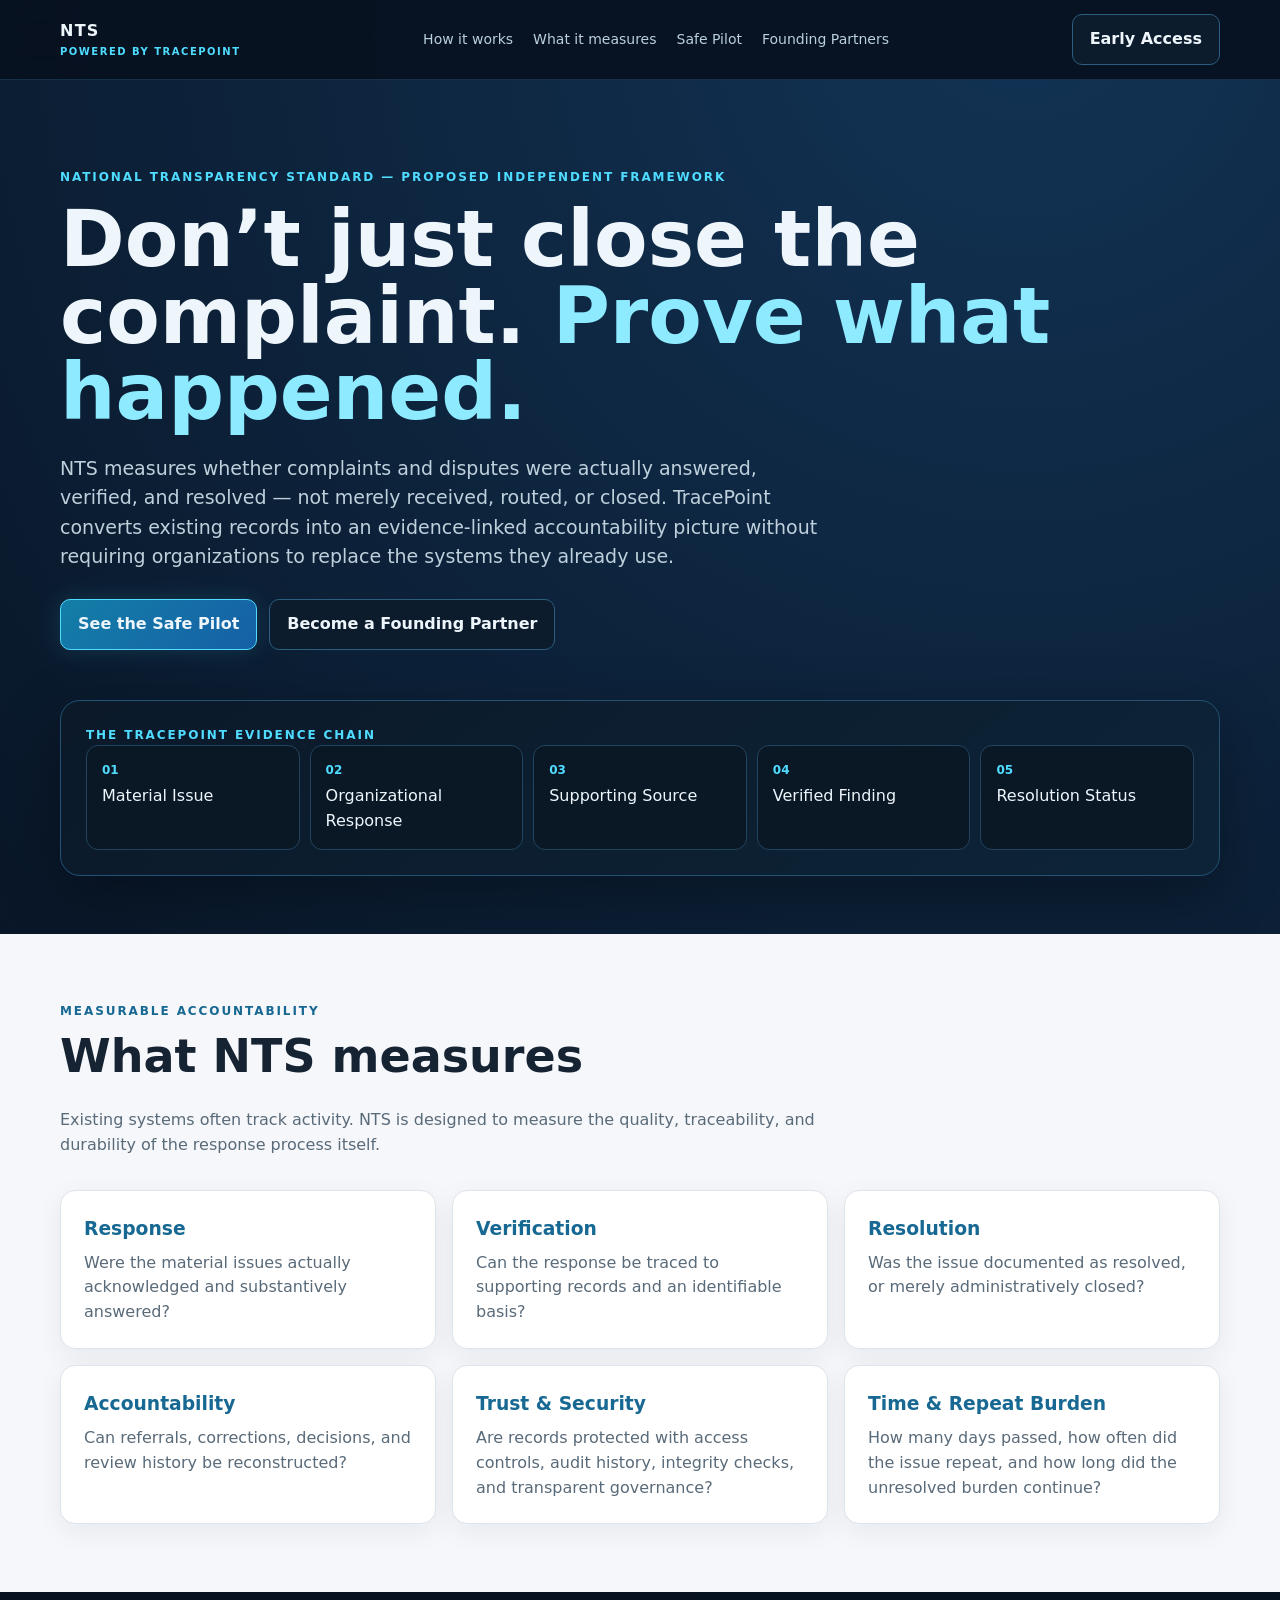
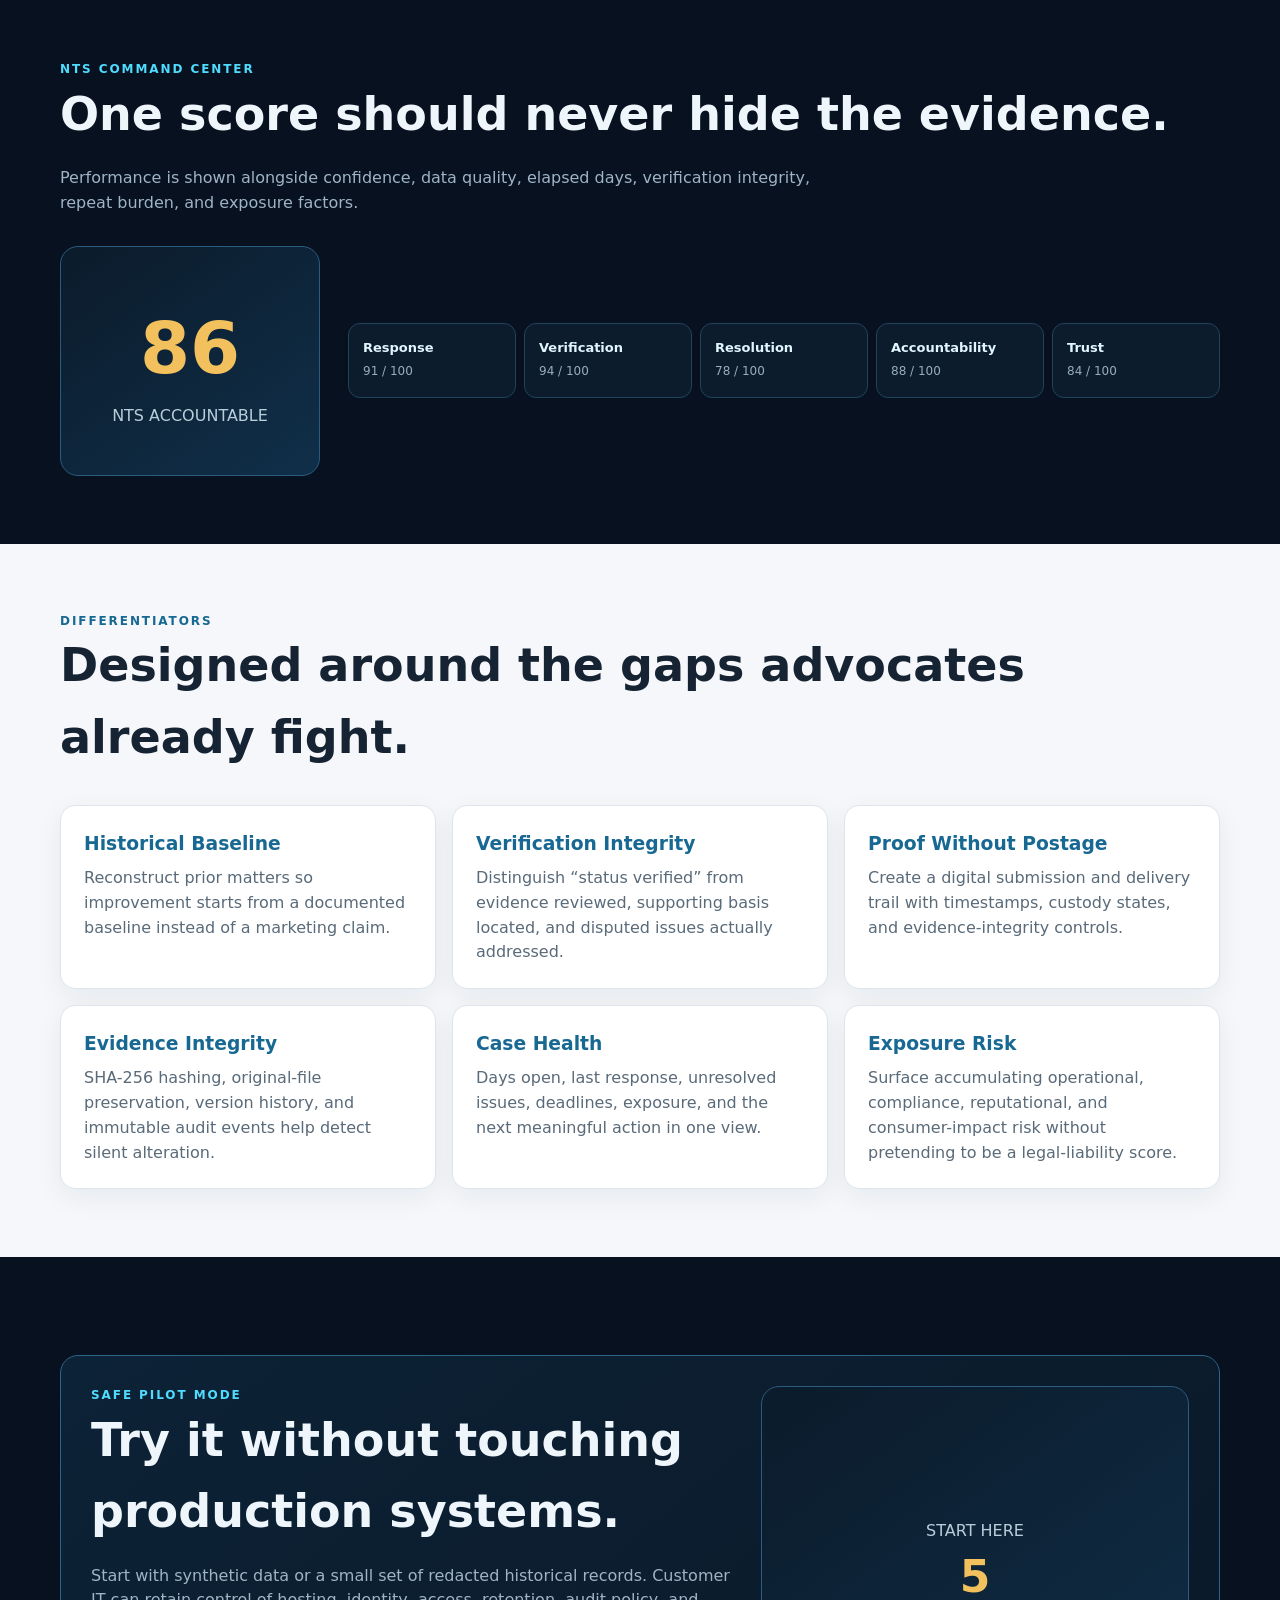
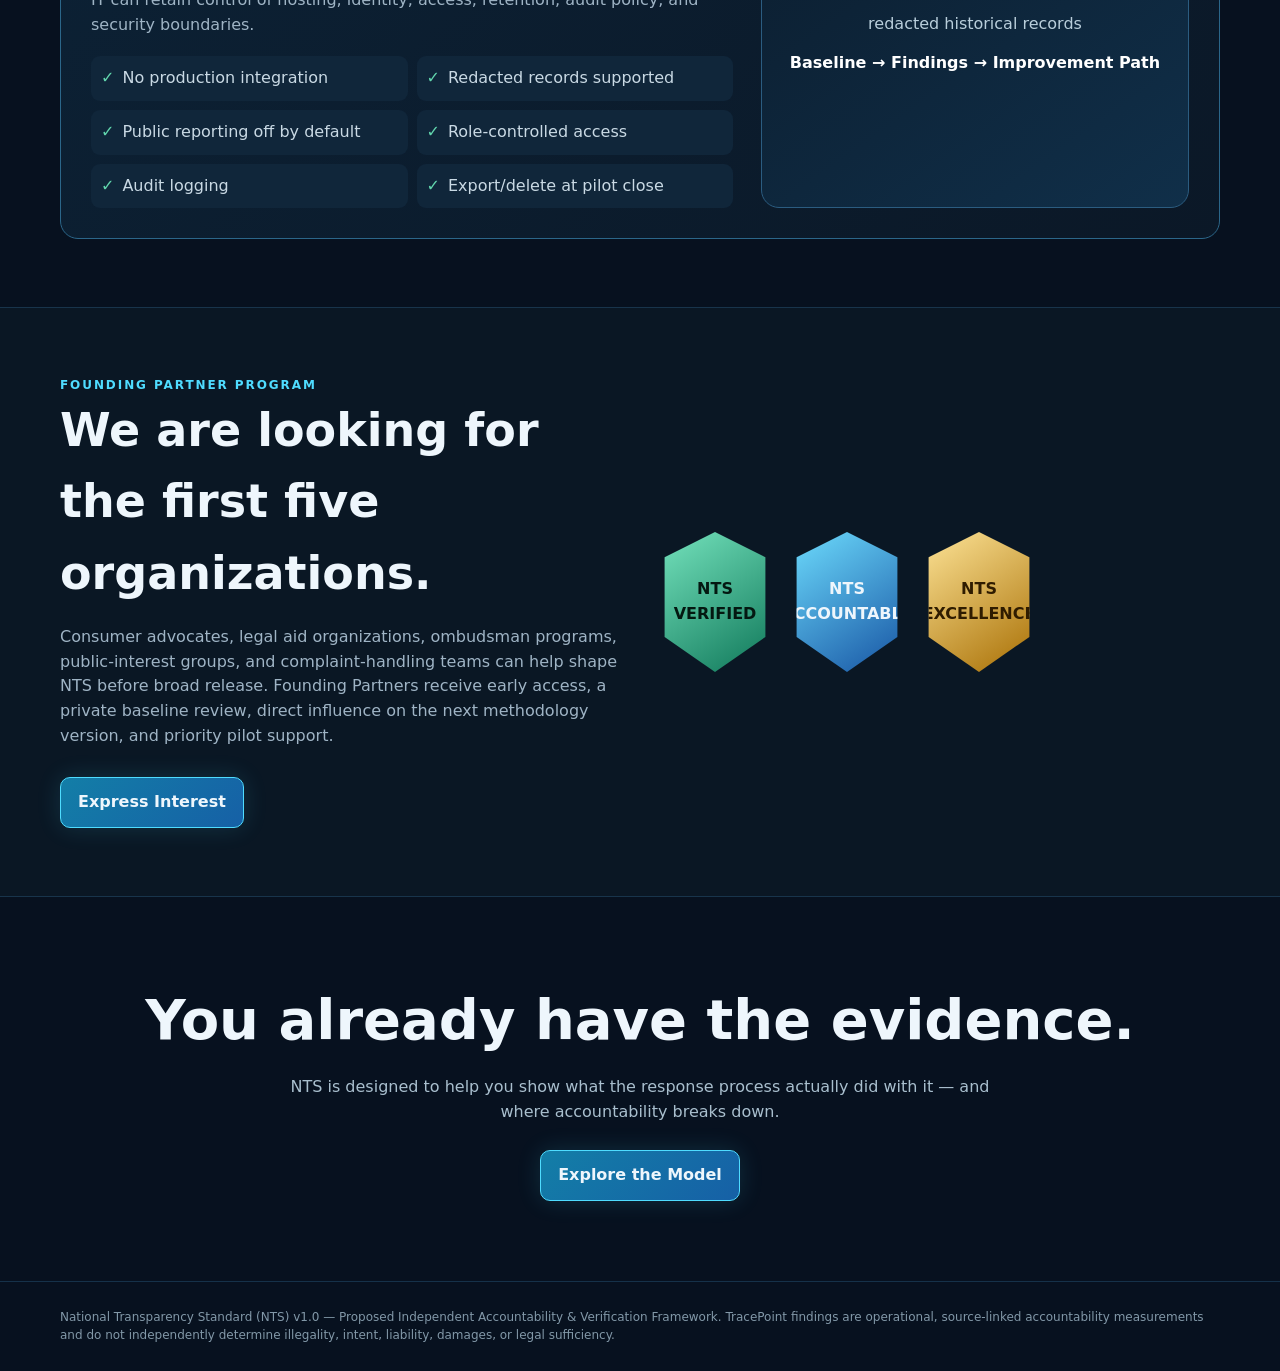
==== index.html @ 569e45c6 "Launch public NTS founding partner site" ====
<!doctype html>
<html lang="en">
<head>
<meta charset="utf-8">
<meta name="viewport" content="width=device-width,initial-scale=1">
<title>National Transparency Standard | Powered by TracePoint</title>
<meta name="description" content="NTS measures whether complaints and disputes were actually answered, verified, and resolved — not merely received, routed, or closed.">
<style>
:root{--bg:#07111f;--panel:#0d1c2d;--line:#1f3c56;--text:#eef6fc;--muted:#9fb4c5;--cyan:#4fdcff;--blue:#448cff;--gold:#f2c15d;--green:#62d7ae;--danger:#ff8a78;--cream:#f5f7fa;--ink:#162333}*{box-sizing:border-box}html{scroll-behavior:smooth}body{margin:0;font-family:Inter,ui-sans-serif,system-ui,-apple-system,Segoe UI,Roboto,Arial;background:radial-gradient(circle at 80% 0,#123355 0,transparent 35%),var(--bg);color:var(--text);line-height:1.55}a{color:inherit;text-decoration:none}.wrap{width:min(1160px,92%);margin:auto}nav{position:sticky;top:0;z-index:20;backdrop-filter:blur(15px);background:#07111fe8;border-bottom:1px solid #153149}nav .wrap{display:flex;align-items:center;justify-content:space-between;padding:14px 0}.brand{font-weight:800;letter-spacing:.08em}.brand small{display:block;color:var(--cyan);font-size:10px;letter-spacing:.15em}.navlinks{display:flex;gap:20px;color:#bad0df;font-size:14px}.btn{display:inline-block;border-radius:10px;padding:12px 17px;font-weight:750;border:1px solid #2c5e80}.btn.primary{background:linear-gradient(135deg,#137ea7,#1660a6);border-color:#4fdcff;box-shadow:0 0 25px #4fdcff24}.btn.ghost{background:#0c1c2d}.hero{padding:88px 0 58px}.eyebrow{color:var(--cyan);font-weight:800;letter-spacing:.16em;font-size:12px}.hero h1{font-size:clamp(42px,7vw,78px);line-height:.98;margin:15px 0 23px;max-width:1000px}.hero h1 span{color:#8eeaff}.hero p{max-width:760px;color:#bed0dc;font-size:19px}.actions{display:flex;gap:12px;flex-wrap:wrap;margin-top:28px}.proof{margin-top:50px;border:1px solid #245174;background:linear-gradient(145deg,#0b1929,#0d2438);border-radius:20px;padding:25px;box-shadow:0 18px 60px #0005}.proofgrid{display:grid;grid-template-columns:repeat(5,1fr);gap:10px}.step{border:1px solid #21445f;border-radius:12px;padding:15px;background:#0a1725}.step b{display:block;color:var(--cyan);font-size:12px;margin-bottom:5px}.section{padding:68px 0}.section.light{background:var(--cream);color:var(--ink)}.section h2{font-size:clamp(30px,4vw,46px);margin:0 0 10px}.lead{color:#9fb4c5;max-width:760px}.light .lead{color:#596a79}.cards{display:grid;grid-template-columns:repeat(3,1fr);gap:16px;margin-top:32px}.card{padding:23px;border-radius:15px;background:#0c1b2c;border:1px solid #1d3c55}.light .card{background:white;border-color:#dce5eb;box-shadow:0 8px 28px #14263810}.card h3{margin:0 0 8px;color:#87e6ff}.light .card h3{color:#176892}.card p{color:#aebfca;margin:0}.light .card p{color:#596a79}.scorebox{display:grid;grid-template-columns:260px 1fr;gap:28px;align-items:center;margin-top:30px}.score{height:230px;border-radius:18px;border:1px solid #2b5c80;background:linear-gradient(145deg,#0b1b2b,#102f49);display:flex;flex-direction:column;justify-content:center;align-items:center}.score strong{font-size:72px;color:var(--gold)}.score span{color:#b9cedb}.pillars{display:grid;grid-template-columns:repeat(5,1fr);gap:8px}.pillar{background:#0c1c2c;border:1px solid #21445d;border-radius:12px;padding:14px}.pillar b{display:block;color:#dff6ff;font-size:13px}.pillar span{font-size:12px;color:#97adbd}.pilot{border:1px solid #2b6689;background:linear-gradient(140deg,#0c2236,#0b1827);padding:30px;border-radius:18px;margin-top:30px}.pilotgrid{display:grid;grid-template-columns:1.2fr .8fr;gap:28px}.check{display:grid;grid-template-columns:repeat(2,1fr);gap:9px;margin-top:18px}.check div{background:#10263a;border-radius:9px;padding:10px;color:#c9d9e4}.check div:before{content:'✓';color:var(--green);font-weight:800;margin-right:8px}.founders{background:#0a1724;border-top:1px solid #18344b;border-bottom:1px solid #18344b}.founderbox{display:grid;grid-template-columns:1fr 1fr;gap:30px;align-items:center}.badgeRow{display:flex;gap:12px;flex-wrap:wrap}.badge{width:120px;height:140px;clip-path:polygon(50% 0,92% 18%,92% 75%,50% 100%,8% 75%,8% 18%);display:flex;align-items:center;justify-content:center;text-align:center;font-weight:900;padding:18px}.verified{background:linear-gradient(145deg,#77e5bf,#0d7557);color:#041811}.accountable{background:linear-gradient(145deg,#6fdfff,#1551a1)}.excellence{background:linear-gradient(145deg,#ffe69a,#a66c00);color:#2f1c00}.cta{padding:80px 0;text-align:center}.cta h2{font-size:clamp(34px,5vw,56px);margin:0 0 12px}.cta p{color:#a9bfce;max-width:730px;margin:0 auto 25px}footer{border-top:1px solid #153149;padding:26px 0;color:#8298a8;font-size:12px}@media(max-width:850px){.cards{grid-template-columns:1fr}.proofgrid{grid-template-columns:1fr 1fr}.scorebox,.pilotgrid,.founderbox{grid-template-columns:1fr}.pillars{grid-template-columns:1fr 1fr}.navlinks{display:none}}@media(max-width:520px){.proofgrid,.pillars,.check{grid-template-columns:1fr}.hero{padding-top:58px}}
</style>
</head>
<body>
<nav><div class="wrap"><div class="brand">NTS <small>POWERED BY TRACEPOINT</small></div><div class="navlinks"><a href="#how">How it works</a><a href="#measure">What it measures</a><a href="#pilot">Safe Pilot</a><a href="#partners">Founding Partners</a></div><a class="btn ghost" href="#partners">Early Access</a></div></nav>
<header class="hero"><div class="wrap"><div class="eyebrow">NATIONAL TRANSPARENCY STANDARD — PROPOSED INDEPENDENT FRAMEWORK</div><h1>Don’t just close the complaint. <span>Prove what happened.</span></h1><p>NTS measures whether complaints and disputes were actually answered, verified, and resolved — not merely received, routed, or closed. TracePoint converts existing records into an evidence-linked accountability picture without requiring organizations to replace the systems they already use.</p><div class="actions"><a class="btn primary" href="#pilot">See the Safe Pilot</a><a class="btn ghost" href="#partners">Become a Founding Partner</a></div><div class="proof" id="how"><div class="eyebrow">THE TRACEPOINT EVIDENCE CHAIN</div><div class="proofgrid"><div class="step"><b>01</b>Material Issue</div><div class="step"><b>02</b>Organizational Response</div><div class="step"><b>03</b>Supporting Source</div><div class="step"><b>04</b>Verified Finding</div><div class="step"><b>05</b>Resolution Status</div></div></div></div></header>
<section class="section light" id="measure"><div class="wrap"><div class="eyebrow" style="color:#176892">MEASURABLE ACCOUNTABILITY</div><h2>What NTS measures</h2><p class="lead">Existing systems often track activity. NTS is designed to measure the quality, traceability, and durability of the response process itself.</p><div class="cards"><div class="card"><h3>Response</h3><p>Were the material issues actually acknowledged and substantively answered?</p></div><div class="card"><h3>Verification</h3><p>Can the response be traced to supporting records and an identifiable basis?</p></div><div class="card"><h3>Resolution</h3><p>Was the issue documented as resolved, or merely administratively closed?</p></div><div class="card"><h3>Accountability</h3><p>Can referrals, corrections, decisions, and review history be reconstructed?</p></div><div class="card"><h3>Trust & Security</h3><p>Are records protected with access controls, audit history, integrity checks, and transparent governance?</p></div><div class="card"><h3>Time & Repeat Burden</h3><p>How many days passed, how often did the issue repeat, and how long did the unresolved burden continue?</p></div></div></div></section>
<section class="section"><div class="wrap"><div class="eyebrow">NTS COMMAND CENTER</div><h2>One score should never hide the evidence.</h2><p class="lead">Performance is shown alongside confidence, data quality, elapsed days, verification integrity, repeat burden, and exposure factors.</p><div class="scorebox"><div class="score"><strong>86</strong><span>NTS ACCOUNTABLE</span></div><div class="pillars"><div class="pillar"><b>Response</b><span>91 / 100</span></div><div class="pillar"><b>Verification</b><span>94 / 100</span></div><div class="pillar"><b>Resolution</b><span>78 / 100</span></div><div class="pillar"><b>Accountability</b><span>88 / 100</span></div><div class="pillar"><b>Trust</b><span>84 / 100</span></div></div></div></div></section>
<section class="section light"><div class="wrap"><div class="eyebrow" style="color:#176892">DIFFERENTIATORS</div><h2>Designed around the gaps advocates already fight.</h2><div class="cards"><div class="card"><h3>Historical Baseline</h3><p>Reconstruct prior matters so improvement starts from a documented baseline instead of a marketing claim.</p></div><div class="card"><h3>Verification Integrity</h3><p>Distinguish “status verified” from evidence reviewed, supporting basis located, and disputed issues actually addressed.</p></div><div class="card"><h3>Proof Without Postage</h3><p>Create a digital submission and delivery trail with timestamps, custody states, and evidence-integrity controls.</p></div><div class="card"><h3>Evidence Integrity</h3><p>SHA-256 hashing, original-file preservation, version history, and immutable audit events help detect silent alteration.</p></div><div class="card"><h3>Case Health</h3><p>Days open, last response, unresolved issues, deadlines, exposure, and the next meaningful action in one view.</p></div><div class="card"><h3>Exposure Risk</h3><p>Surface accumulating operational, compliance, reputational, and consumer-impact risk without pretending to be a legal-liability score.</p></div></div></div></section>
<section class="section" id="pilot"><div class="wrap"><div class="pilot"><div class="pilotgrid"><div><div class="eyebrow">SAFE PILOT MODE</div><h2>Try it without touching production systems.</h2><p class="lead">Start with synthetic data or a small set of redacted historical records. Customer IT can retain control of hosting, identity, access, retention, audit policy, and security boundaries.</p><div class="check"><div>No production integration</div><div>Redacted records supported</div><div>Public reporting off by default</div><div>Role-controlled access</div><div>Audit logging</div><div>Export/delete at pilot close</div></div></div><div class="score" style="height:auto;min-height:230px"><span>START HERE</span><strong style="font-size:44px">5</strong><span>redacted historical records</span><div style="height:15px"></div><b style="color:#fff">Baseline → Findings → Improvement Path</b></div></div></div></div></section>
<section class="section founders" id="partners"><div class="wrap founderbox"><div><div class="eyebrow">FOUNDING PARTNER PROGRAM</div><h2>We are looking for the first five organizations.</h2><p class="lead">Consumer advocates, legal aid organizations, ombudsman programs, public-interest groups, and complaint-handling teams can help shape NTS before broad release. Founding Partners receive early access, a private baseline review, direct influence on the next methodology version, and priority pilot support.</p><div class="actions"><a class="btn primary" href="mailto:?subject=NTS%20Founding%20Partner%20Interest&body=I%20would%20like%20to%20learn%20more%20about%20the%20NTS%20Founding%20Partner%20Program.">Express Interest</a></div></div><div class="badgeRow"><div class="badge verified">NTS<br>VERIFIED</div><div class="badge accountable">NTS<br>ACCOUNTABLE</div><div class="badge excellence">NTS<br>EXCELLENCE</div></div></div></section>
<section class="cta"><div class="wrap"><h2>You already have the evidence.</h2><p>NTS is designed to help you show what the response process actually did with it — and where accountability breaks down.</p><a class="btn primary" href="#pilot">Explore the Model</a></div></section>
<footer><div class="wrap">National Transparency Standard (NTS) v1.0 — Proposed Independent Accountability & Verification Framework. TracePoint findings are operational, source-linked accountability measurements and do not independently determine illegality, intent, liability, damages, or legal sufficiency.</div></footer>
</body>
</html>
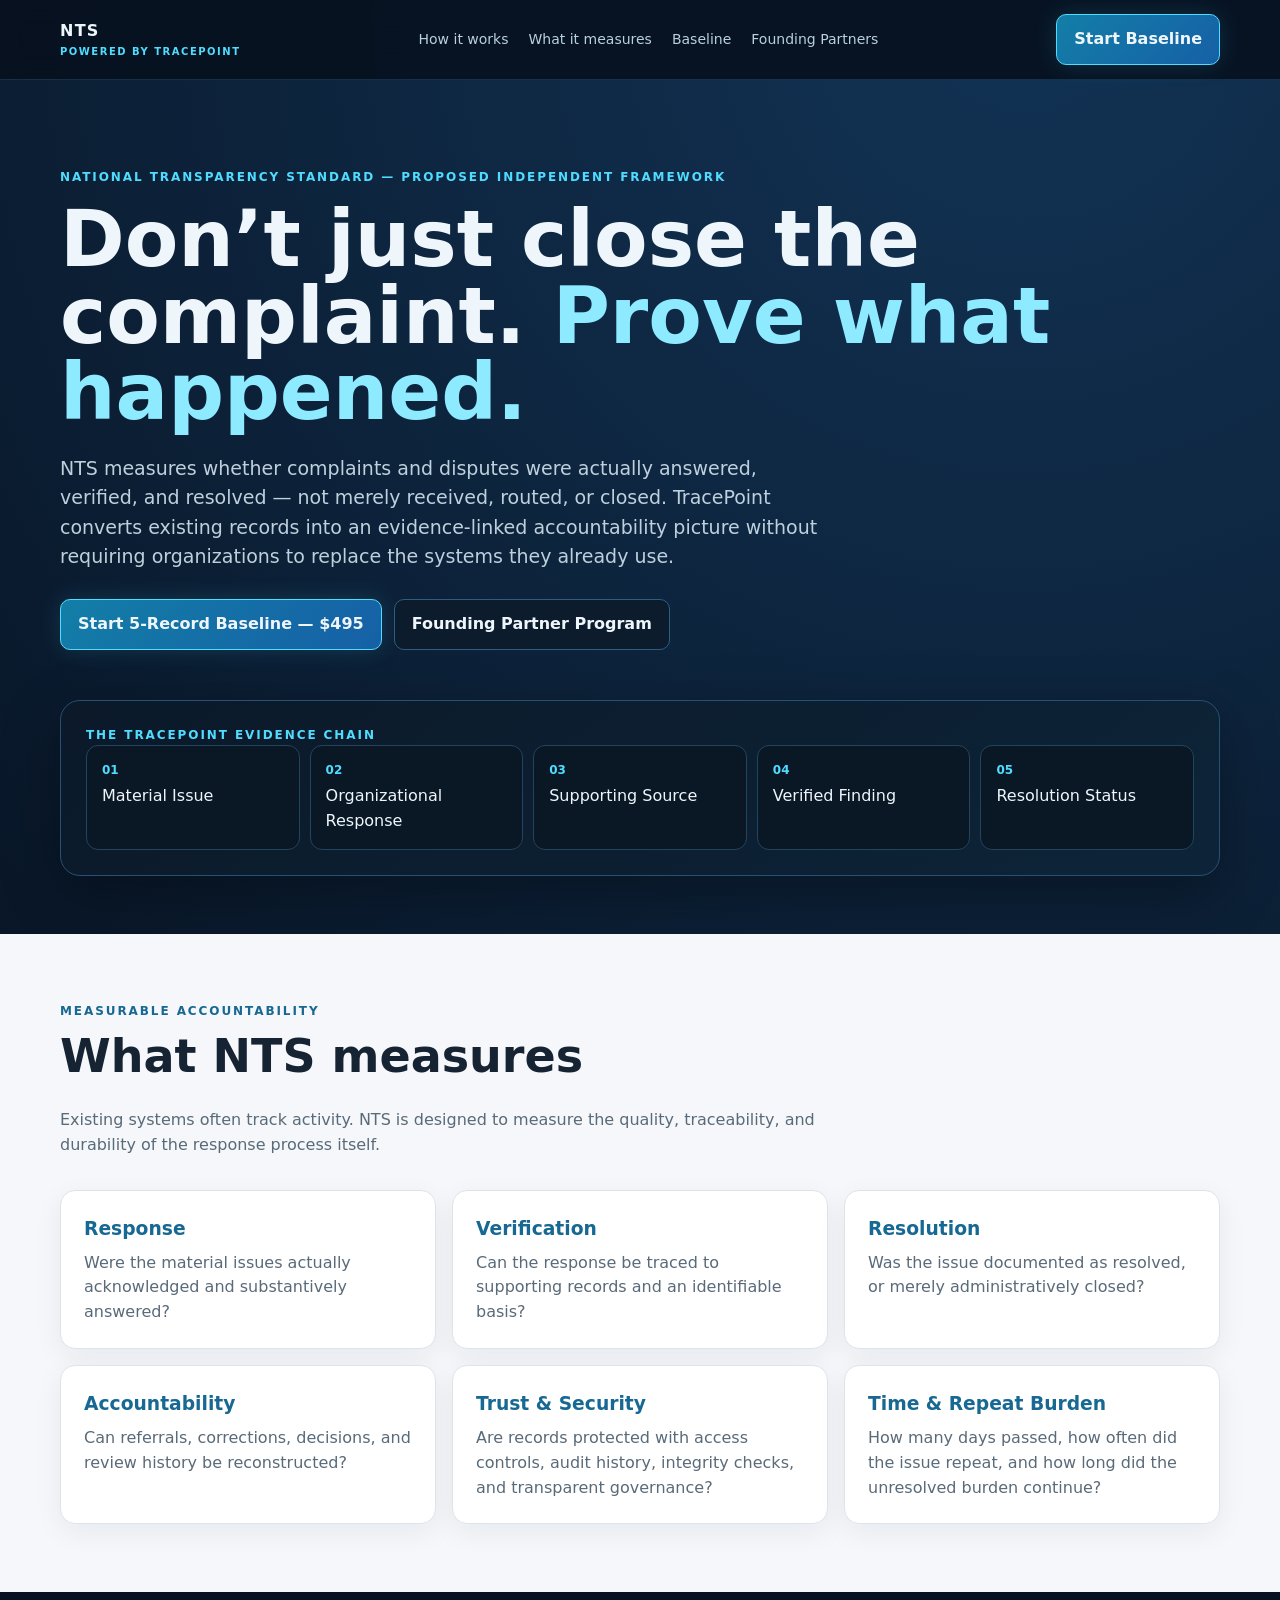
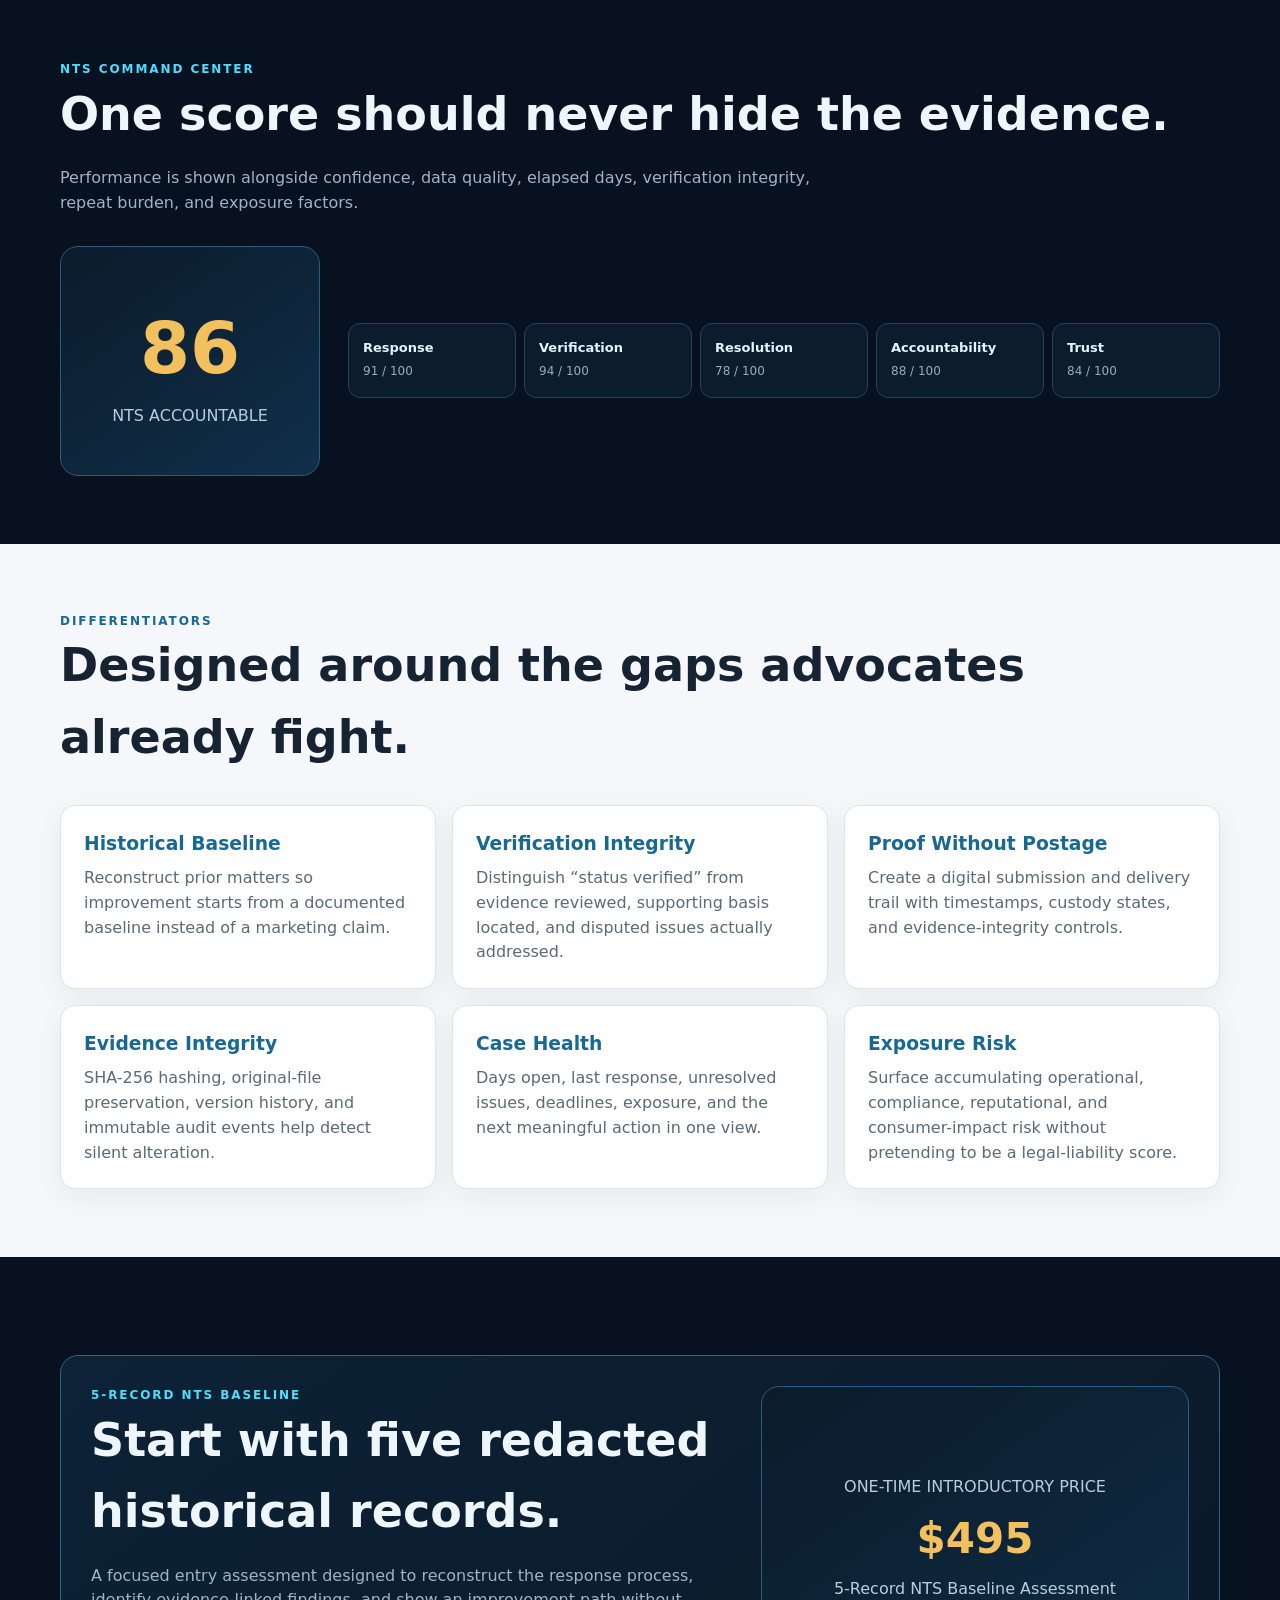
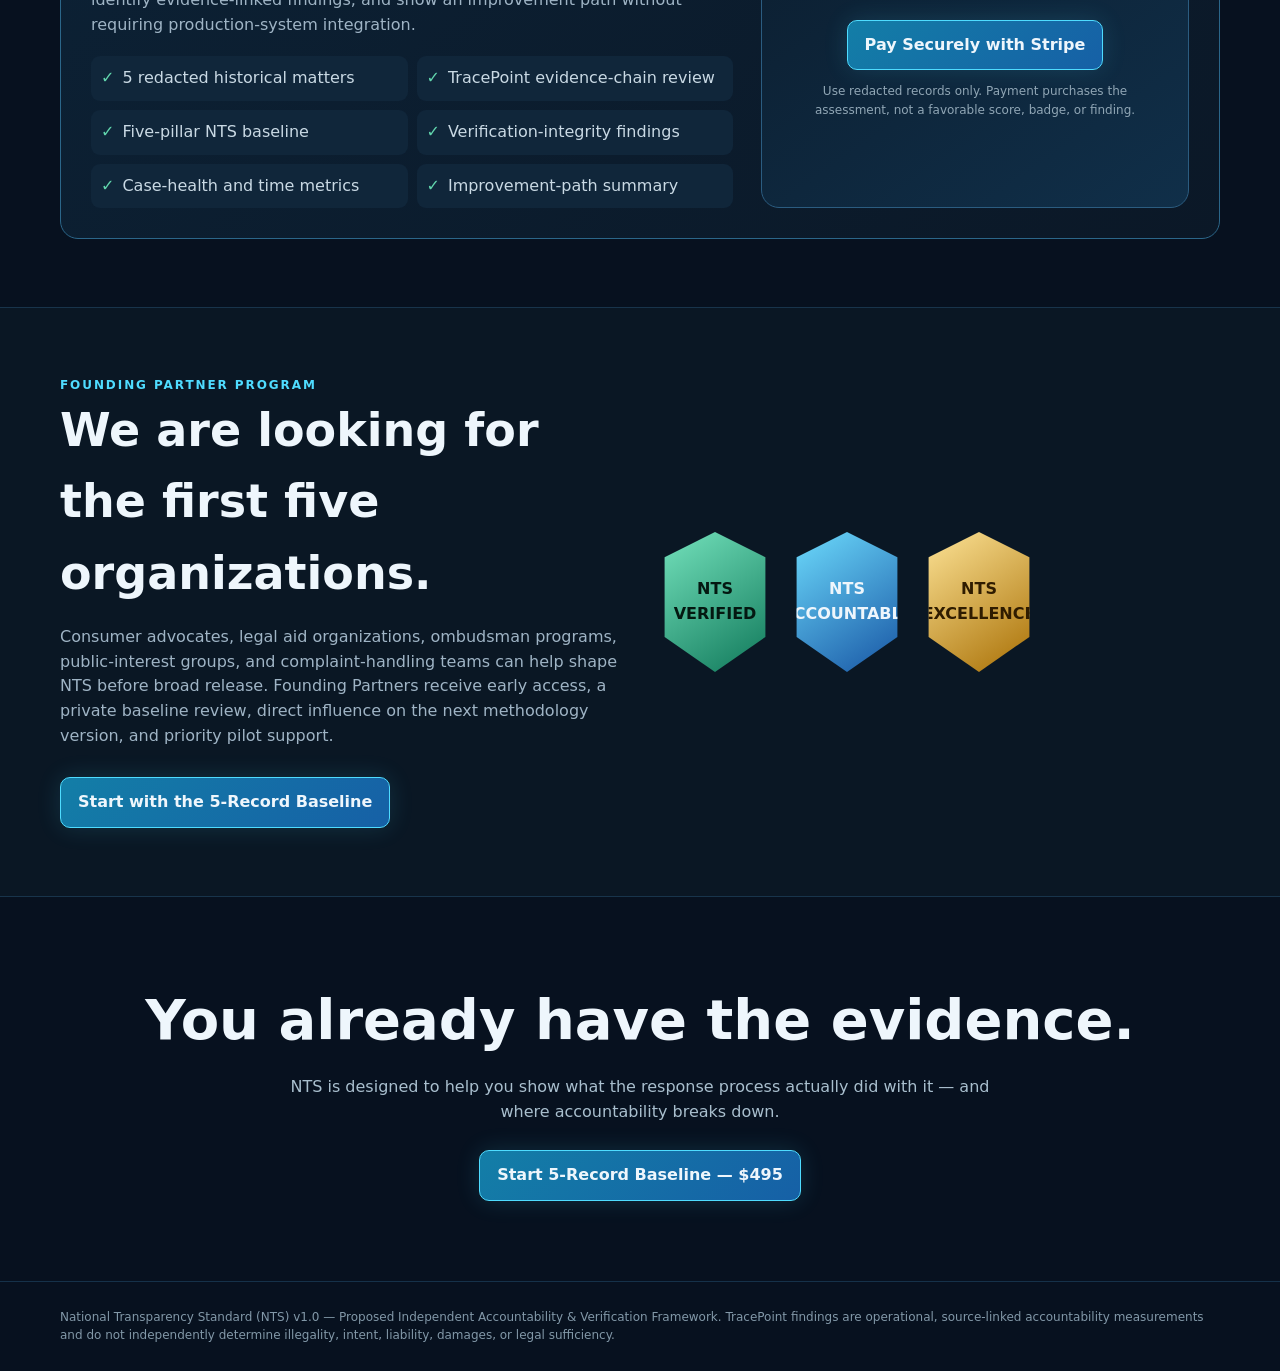
==== commit a90bd034: "Add Stripe checkout for 5-record NTS baseline" ====
--- a/index.html
+++ b/index.html
@@ -6,18 +6,18 @@
 <title>National Transparency Standard | Powered by TracePoint</title>
 <meta name="description" content="NTS measures whether complaints and disputes were actually answered, verified, and resolved — not merely received, routed, or closed.">
 <style>
-:root{--bg:#07111f;--panel:#0d1c2d;--line:#1f3c56;--text:#eef6fc;--muted:#9fb4c5;--cyan:#4fdcff;--blue:#448cff;--gold:#f2c15d;--green:#62d7ae;--danger:#ff8a78;--cream:#f5f7fa;--ink:#162333}*{box-sizing:border-box}html{scroll-behavior:smooth}body{margin:0;font-family:Inter,ui-sans-serif,system-ui,-apple-system,Segoe UI,Roboto,Arial;background:radial-gradient(circle at 80% 0,#123355 0,transparent 35%),var(--bg);color:var(--text);line-height:1.55}a{color:inherit;text-decoration:none}.wrap{width:min(1160px,92%);margin:auto}nav{position:sticky;top:0;z-index:20;backdrop-filter:blur(15px);background:#07111fe8;border-bottom:1px solid #153149}nav .wrap{display:flex;align-items:center;justify-content:space-between;padding:14px 0}.brand{font-weight:800;letter-spacing:.08em}.brand small{display:block;color:var(--cyan);font-size:10px;letter-spacing:.15em}.navlinks{display:flex;gap:20px;color:#bad0df;font-size:14px}.btn{display:inline-block;border-radius:10px;padding:12px 17px;font-weight:750;border:1px solid #2c5e80}.btn.primary{background:linear-gradient(135deg,#137ea7,#1660a6);border-color:#4fdcff;box-shadow:0 0 25px #4fdcff24}.btn.ghost{background:#0c1c2d}.hero{padding:88px 0 58px}.eyebrow{color:var(--cyan);font-weight:800;letter-spacing:.16em;font-size:12px}.hero h1{font-size:clamp(42px,7vw,78px);line-height:.98;margin:15px 0 23px;max-width:1000px}.hero h1 span{color:#8eeaff}.hero p{max-width:760px;color:#bed0dc;font-size:19px}.actions{display:flex;gap:12px;flex-wrap:wrap;margin-top:28px}.proof{margin-top:50px;border:1px solid #245174;background:linear-gradient(145deg,#0b1929,#0d2438);border-radius:20px;padding:25px;box-shadow:0 18px 60px #0005}.proofgrid{display:grid;grid-template-columns:repeat(5,1fr);gap:10px}.step{border:1px solid #21445f;border-radius:12px;padding:15px;background:#0a1725}.step b{display:block;color:var(--cyan);font-size:12px;margin-bottom:5px}.section{padding:68px 0}.section.light{background:var(--cream);color:var(--ink)}.section h2{font-size:clamp(30px,4vw,46px);margin:0 0 10px}.lead{color:#9fb4c5;max-width:760px}.light .lead{color:#596a79}.cards{display:grid;grid-template-columns:repeat(3,1fr);gap:16px;margin-top:32px}.card{padding:23px;border-radius:15px;background:#0c1b2c;border:1px solid #1d3c55}.light .card{background:white;border-color:#dce5eb;box-shadow:0 8px 28px #14263810}.card h3{margin:0 0 8px;color:#87e6ff}.light .card h3{color:#176892}.card p{color:#aebfca;margin:0}.light .card p{color:#596a79}.scorebox{display:grid;grid-template-columns:260px 1fr;gap:28px;align-items:center;margin-top:30px}.score{height:230px;border-radius:18px;border:1px solid #2b5c80;background:linear-gradient(145deg,#0b1b2b,#102f49);display:flex;flex-direction:column;justify-content:center;align-items:center}.score strong{font-size:72px;color:var(--gold)}.score span{color:#b9cedb}.pillars{display:grid;grid-template-columns:repeat(5,1fr);gap:8px}.pillar{background:#0c1c2c;border:1px solid #21445d;border-radius:12px;padding:14px}.pillar b{display:block;color:#dff6ff;font-size:13px}.pillar span{font-size:12px;color:#97adbd}.pilot{border:1px solid #2b6689;background:linear-gradient(140deg,#0c2236,#0b1827);padding:30px;border-radius:18px;margin-top:30px}.pilotgrid{display:grid;grid-template-columns:1.2fr .8fr;gap:28px}.check{display:grid;grid-template-columns:repeat(2,1fr);gap:9px;margin-top:18px}.check div{background:#10263a;border-radius:9px;padding:10px;color:#c9d9e4}.check div:before{content:'✓';color:var(--green);font-weight:800;margin-right:8px}.founders{background:#0a1724;border-top:1px solid #18344b;border-bottom:1px solid #18344b}.founderbox{display:grid;grid-template-columns:1fr 1fr;gap:30px;align-items:center}.badgeRow{display:flex;gap:12px;flex-wrap:wrap}.badge{width:120px;height:140px;clip-path:polygon(50% 0,92% 18%,92% 75%,50% 100%,8% 75%,8% 18%);display:flex;align-items:center;justify-content:center;text-align:center;font-weight:900;padding:18px}.verified{background:linear-gradient(145deg,#77e5bf,#0d7557);color:#041811}.accountable{background:linear-gradient(145deg,#6fdfff,#1551a1)}.excellence{background:linear-gradient(145deg,#ffe69a,#a66c00);color:#2f1c00}.cta{padding:80px 0;text-align:center}.cta h2{font-size:clamp(34px,5vw,56px);margin:0 0 12px}.cta p{color:#a9bfce;max-width:730px;margin:0 auto 25px}footer{border-top:1px solid #153149;padding:26px 0;color:#8298a8;font-size:12px}@media(max-width:850px){.cards{grid-template-columns:1fr}.proofgrid{grid-template-columns:1fr 1fr}.scorebox,.pilotgrid,.founderbox{grid-template-columns:1fr}.pillars{grid-template-columns:1fr 1fr}.navlinks{display:none}}@media(max-width:520px){.proofgrid,.pillars,.check{grid-template-columns:1fr}.hero{padding-top:58px}}
+:root{--bg:#07111f;--panel:#0d1c2d;--line:#1f3c56;--text:#eef6fc;--muted:#9fb4c5;--cyan:#4fdcff;--gold:#f2c15d;--green:#62d7ae;--cream:#f5f7fa;--ink:#162333}*{box-sizing:border-box}html{scroll-behavior:smooth}body{margin:0;font-family:Inter,ui-sans-serif,system-ui,-apple-system,Segoe UI,Roboto,Arial;background:radial-gradient(circle at 80% 0,#123355 0,transparent 35%),var(--bg);color:var(--text);line-height:1.55}a{color:inherit;text-decoration:none}.wrap{width:min(1160px,92%);margin:auto}nav{position:sticky;top:0;z-index:20;backdrop-filter:blur(15px);background:#07111fe8;border-bottom:1px solid #153149}nav .wrap{display:flex;align-items:center;justify-content:space-between;padding:14px 0}.brand{font-weight:800;letter-spacing:.08em}.brand small{display:block;color:var(--cyan);font-size:10px;letter-spacing:.15em}.navlinks{display:flex;gap:20px;color:#bad0df;font-size:14px}.btn{display:inline-block;border-radius:10px;padding:12px 17px;font-weight:750;border:1px solid #2c5e80}.btn.primary{background:linear-gradient(135deg,#137ea7,#1660a6);border-color:#4fdcff;box-shadow:0 0 25px #4fdcff24}.btn.ghost{background:#0c1c2d}.hero{padding:88px 0 58px}.eyebrow{color:var(--cyan);font-weight:800;letter-spacing:.16em;font-size:12px}.hero h1{font-size:clamp(42px,7vw,78px);line-height:.98;margin:15px 0 23px;max-width:1000px}.hero h1 span{color:#8eeaff}.hero p{max-width:760px;color:#bed0dc;font-size:19px}.actions{display:flex;gap:12px;flex-wrap:wrap;margin-top:28px}.proof{margin-top:50px;border:1px solid #245174;background:linear-gradient(145deg,#0b1929,#0d2438);border-radius:20px;padding:25px;box-shadow:0 18px 60px #0005}.proofgrid{display:grid;grid-template-columns:repeat(5,1fr);gap:10px}.step{border:1px solid #21445f;border-radius:12px;padding:15px;background:#0a1725}.step b{display:block;color:var(--cyan);font-size:12px;margin-bottom:5px}.section{padding:68px 0}.section.light{background:var(--cream);color:var(--ink)}.section h2{font-size:clamp(30px,4vw,46px);margin:0 0 10px}.lead{color:#9fb4c5;max-width:760px}.light .lead{color:#596a79}.cards{display:grid;grid-template-columns:repeat(3,1fr);gap:16px;margin-top:32px}.card{padding:23px;border-radius:15px;background:#0c1b2c;border:1px solid #1d3c55}.light .card{background:white;border-color:#dce5eb;box-shadow:0 8px 28px #14263810}.card h3{margin:0 0 8px;color:#87e6ff}.light .card h3{color:#176892}.card p{color:#aebfca;margin:0}.light .card p{color:#596a79}.scorebox{display:grid;grid-template-columns:260px 1fr;gap:28px;align-items:center;margin-top:30px}.score{min-height:230px;border-radius:18px;border:1px solid #2b5c80;background:linear-gradient(145deg,#0b1b2b,#102f49);display:flex;flex-direction:column;justify-content:center;align-items:center;padding:24px;text-align:center}.score strong{font-size:72px;color:var(--gold)}.score span{color:#b9cedb}.pillars{display:grid;grid-template-columns:repeat(5,1fr);gap:8px}.pillar{background:#0c1c2c;border:1px solid #21445d;border-radius:12px;padding:14px}.pillar b{display:block;color:#dff6ff;font-size:13px}.pillar span{font-size:12px;color:#97adbd}.pilot{border:1px solid #2b6689;background:linear-gradient(140deg,#0c2236,#0b1827);padding:30px;border-radius:18px;margin-top:30px}.pilotgrid{display:grid;grid-template-columns:1.2fr .8fr;gap:28px}.check{display:grid;grid-template-columns:repeat(2,1fr);gap:9px;margin-top:18px}.check div{background:#10263a;border-radius:9px;padding:10px;color:#c9d9e4}.check div:before{content:'✓';color:var(--green);font-weight:800;margin-right:8px}.price{font-size:42px;font-weight:900;color:var(--gold);margin:6px 0}.fine{font-size:12px;color:#90a6b5;margin-top:12px}.founders{background:#0a1724;border-top:1px solid #18344b;border-bottom:1px solid #18344b}.founderbox{display:grid;grid-template-columns:1fr 1fr;gap:30px;align-items:center}.badgeRow{display:flex;gap:12px;flex-wrap:wrap}.badge{width:120px;height:140px;clip-path:polygon(50% 0,92% 18%,92% 75%,50% 100%,8% 75%,8% 18%);display:flex;align-items:center;justify-content:center;text-align:center;font-weight:900;padding:18px}.verified{background:linear-gradient(145deg,#77e5bf,#0d7557);color:#041811}.accountable{background:linear-gradient(145deg,#6fdfff,#1551a1)}.excellence{background:linear-gradient(145deg,#ffe69a,#a66c00);color:#2f1c00}.cta{padding:80px 0;text-align:center}.cta h2{font-size:clamp(34px,5vw,56px);margin:0 0 12px}.cta p{color:#a9bfce;max-width:730px;margin:0 auto 25px}footer{border-top:1px solid #153149;padding:26px 0;color:#8298a8;font-size:12px}@media(max-width:850px){.cards{grid-template-columns:1fr}.proofgrid{grid-template-columns:1fr 1fr}.scorebox,.pilotgrid,.founderbox{grid-template-columns:1fr}.pillars{grid-template-columns:1fr 1fr}.navlinks{display:none}}@media(max-width:520px){.proofgrid,.pillars,.check{grid-template-columns:1fr}.hero{padding-top:58px}}
 </style>
 </head>
 <body>
-<nav><div class="wrap"><div class="brand">NTS <small>POWERED BY TRACEPOINT</small></div><div class="navlinks"><a href="#how">How it works</a><a href="#measure">What it measures</a><a href="#pilot">Safe Pilot</a><a href="#partners">Founding Partners</a></div><a class="btn ghost" href="#partners">Early Access</a></div></nav>
-<header class="hero"><div class="wrap"><div class="eyebrow">NATIONAL TRANSPARENCY STANDARD — PROPOSED INDEPENDENT FRAMEWORK</div><h1>Don’t just close the complaint. <span>Prove what happened.</span></h1><p>NTS measures whether complaints and disputes were actually answered, verified, and resolved — not merely received, routed, or closed. TracePoint converts existing records into an evidence-linked accountability picture without requiring organizations to replace the systems they already use.</p><div class="actions"><a class="btn primary" href="#pilot">See the Safe Pilot</a><a class="btn ghost" href="#partners">Become a Founding Partner</a></div><div class="proof" id="how"><div class="eyebrow">THE TRACEPOINT EVIDENCE CHAIN</div><div class="proofgrid"><div class="step"><b>01</b>Material Issue</div><div class="step"><b>02</b>Organizational Response</div><div class="step"><b>03</b>Supporting Source</div><div class="step"><b>04</b>Verified Finding</div><div class="step"><b>05</b>Resolution Status</div></div></div></div></header>
+<nav><div class="wrap"><div class="brand">NTS <small>POWERED BY TRACEPOINT</small></div><div class="navlinks"><a href="#how">How it works</a><a href="#measure">What it measures</a><a href="#pilot">Baseline</a><a href="#partners">Founding Partners</a></div><a class="btn primary" href="https://buy.stripe.com/5kQdR93NOeTkaM0gps9oc00" target="_blank" rel="noopener">Start Baseline</a></div></nav>
+<header class="hero"><div class="wrap"><div class="eyebrow">NATIONAL TRANSPARENCY STANDARD — PROPOSED INDEPENDENT FRAMEWORK</div><h1>Don’t just close the complaint. <span>Prove what happened.</span></h1><p>NTS measures whether complaints and disputes were actually answered, verified, and resolved — not merely received, routed, or closed. TracePoint converts existing records into an evidence-linked accountability picture without requiring organizations to replace the systems they already use.</p><div class="actions"><a class="btn primary" href="https://buy.stripe.com/5kQdR93NOeTkaM0gps9oc00" target="_blank" rel="noopener">Start 5-Record Baseline — $495</a><a class="btn ghost" href="#partners">Founding Partner Program</a></div><div class="proof" id="how"><div class="eyebrow">THE TRACEPOINT EVIDENCE CHAIN</div><div class="proofgrid"><div class="step"><b>01</b>Material Issue</div><div class="step"><b>02</b>Organizational Response</div><div class="step"><b>03</b>Supporting Source</div><div class="step"><b>04</b>Verified Finding</div><div class="step"><b>05</b>Resolution Status</div></div></div></div></header>
 <section class="section light" id="measure"><div class="wrap"><div class="eyebrow" style="color:#176892">MEASURABLE ACCOUNTABILITY</div><h2>What NTS measures</h2><p class="lead">Existing systems often track activity. NTS is designed to measure the quality, traceability, and durability of the response process itself.</p><div class="cards"><div class="card"><h3>Response</h3><p>Were the material issues actually acknowledged and substantively answered?</p></div><div class="card"><h3>Verification</h3><p>Can the response be traced to supporting records and an identifiable basis?</p></div><div class="card"><h3>Resolution</h3><p>Was the issue documented as resolved, or merely administratively closed?</p></div><div class="card"><h3>Accountability</h3><p>Can referrals, corrections, decisions, and review history be reconstructed?</p></div><div class="card"><h3>Trust & Security</h3><p>Are records protected with access controls, audit history, integrity checks, and transparent governance?</p></div><div class="card"><h3>Time & Repeat Burden</h3><p>How many days passed, how often did the issue repeat, and how long did the unresolved burden continue?</p></div></div></div></section>
 <section class="section"><div class="wrap"><div class="eyebrow">NTS COMMAND CENTER</div><h2>One score should never hide the evidence.</h2><p class="lead">Performance is shown alongside confidence, data quality, elapsed days, verification integrity, repeat burden, and exposure factors.</p><div class="scorebox"><div class="score"><strong>86</strong><span>NTS ACCOUNTABLE</span></div><div class="pillars"><div class="pillar"><b>Response</b><span>91 / 100</span></div><div class="pillar"><b>Verification</b><span>94 / 100</span></div><div class="pillar"><b>Resolution</b><span>78 / 100</span></div><div class="pillar"><b>Accountability</b><span>88 / 100</span></div><div class="pillar"><b>Trust</b><span>84 / 100</span></div></div></div></div></section>
 <section class="section light"><div class="wrap"><div class="eyebrow" style="color:#176892">DIFFERENTIATORS</div><h2>Designed around the gaps advocates already fight.</h2><div class="cards"><div class="card"><h3>Historical Baseline</h3><p>Reconstruct prior matters so improvement starts from a documented baseline instead of a marketing claim.</p></div><div class="card"><h3>Verification Integrity</h3><p>Distinguish “status verified” from evidence reviewed, supporting basis located, and disputed issues actually addressed.</p></div><div class="card"><h3>Proof Without Postage</h3><p>Create a digital submission and delivery trail with timestamps, custody states, and evidence-integrity controls.</p></div><div class="card"><h3>Evidence Integrity</h3><p>SHA-256 hashing, original-file preservation, version history, and immutable audit events help detect silent alteration.</p></div><div class="card"><h3>Case Health</h3><p>Days open, last response, unresolved issues, deadlines, exposure, and the next meaningful action in one view.</p></div><div class="card"><h3>Exposure Risk</h3><p>Surface accumulating operational, compliance, reputational, and consumer-impact risk without pretending to be a legal-liability score.</p></div></div></div></section>
-<section class="section" id="pilot"><div class="wrap"><div class="pilot"><div class="pilotgrid"><div><div class="eyebrow">SAFE PILOT MODE</div><h2>Try it without touching production systems.</h2><p class="lead">Start with synthetic data or a small set of redacted historical records. Customer IT can retain control of hosting, identity, access, retention, audit policy, and security boundaries.</p><div class="check"><div>No production integration</div><div>Redacted records supported</div><div>Public reporting off by default</div><div>Role-controlled access</div><div>Audit logging</div><div>Export/delete at pilot close</div></div></div><div class="score" style="height:auto;min-height:230px"><span>START HERE</span><strong style="font-size:44px">5</strong><span>redacted historical records</span><div style="height:15px"></div><b style="color:#fff">Baseline → Findings → Improvement Path</b></div></div></div></div></section>
-<section class="section founders" id="partners"><div class="wrap founderbox"><div><div class="eyebrow">FOUNDING PARTNER PROGRAM</div><h2>We are looking for the first five organizations.</h2><p class="lead">Consumer advocates, legal aid organizations, ombudsman programs, public-interest groups, and complaint-handling teams can help shape NTS before broad release. Founding Partners receive early access, a private baseline review, direct influence on the next methodology version, and priority pilot support.</p><div class="actions"><a class="btn primary" href="mailto:?subject=NTS%20Founding%20Partner%20Interest&body=I%20would%20like%20to%20learn%20more%20about%20the%20NTS%20Founding%20Partner%20Program.">Express Interest</a></div></div><div class="badgeRow"><div class="badge verified">NTS<br>VERIFIED</div><div class="badge accountable">NTS<br>ACCOUNTABLE</div><div class="badge excellence">NTS<br>EXCELLENCE</div></div></div></section>
-<section class="cta"><div class="wrap"><h2>You already have the evidence.</h2><p>NTS is designed to help you show what the response process actually did with it — and where accountability breaks down.</p><a class="btn primary" href="#pilot">Explore the Model</a></div></section>
+<section class="section" id="pilot"><div class="wrap"><div class="pilot"><div class="pilotgrid"><div><div class="eyebrow">5-RECORD NTS BASELINE</div><h2>Start with five redacted historical records.</h2><p class="lead">A focused entry assessment designed to reconstruct the response process, identify evidence-linked findings, and show an improvement path without requiring production-system integration.</p><div class="check"><div>5 redacted historical matters</div><div>TracePoint evidence-chain review</div><div>Five-pillar NTS baseline</div><div>Verification-integrity findings</div><div>Case-health and time metrics</div><div>Improvement-path summary</div></div></div><div class="score"><span>ONE-TIME INTRODUCTORY PRICE</span><div class="price">$495</div><span>5-Record NTS Baseline Assessment</span><div style="height:18px"></div><a class="btn primary" href="https://buy.stripe.com/5kQdR93NOeTkaM0gps9oc00" target="_blank" rel="noopener">Pay Securely with Stripe</a><div class="fine">Use redacted records only. Payment purchases the assessment, not a favorable score, badge, or finding.</div></div></div></div></div></section>
+<section class="section founders" id="partners"><div class="wrap founderbox"><div><div class="eyebrow">FOUNDING PARTNER PROGRAM</div><h2>We are looking for the first five organizations.</h2><p class="lead">Consumer advocates, legal aid organizations, ombudsman programs, public-interest groups, and complaint-handling teams can help shape NTS before broad release. Founding Partners receive early access, a private baseline review, direct influence on the next methodology version, and priority pilot support.</p><div class="actions"><a class="btn primary" href="https://buy.stripe.com/5kQdR93NOeTkaM0gps9oc00" target="_blank" rel="noopener">Start with the 5-Record Baseline</a></div></div><div class="badgeRow"><div class="badge verified">NTS<br>VERIFIED</div><div class="badge accountable">NTS<br>ACCOUNTABLE</div><div class="badge excellence">NTS<br>EXCELLENCE</div></div></div></section>
+<section class="cta"><div class="wrap"><h2>You already have the evidence.</h2><p>NTS is designed to help you show what the response process actually did with it — and where accountability breaks down.</p><a class="btn primary" href="https://buy.stripe.com/5kQdR93NOeTkaM0gps9oc00" target="_blank" rel="noopener">Start 5-Record Baseline — $495</a></div></section>
 <footer><div class="wrap">National Transparency Standard (NTS) v1.0 — Proposed Independent Accountability & Verification Framework. TracePoint findings are operational, source-linked accountability measurements and do not independently determine illegality, intent, liability, damages, or legal sufficiency.</div></footer>
 </body>
 </html>
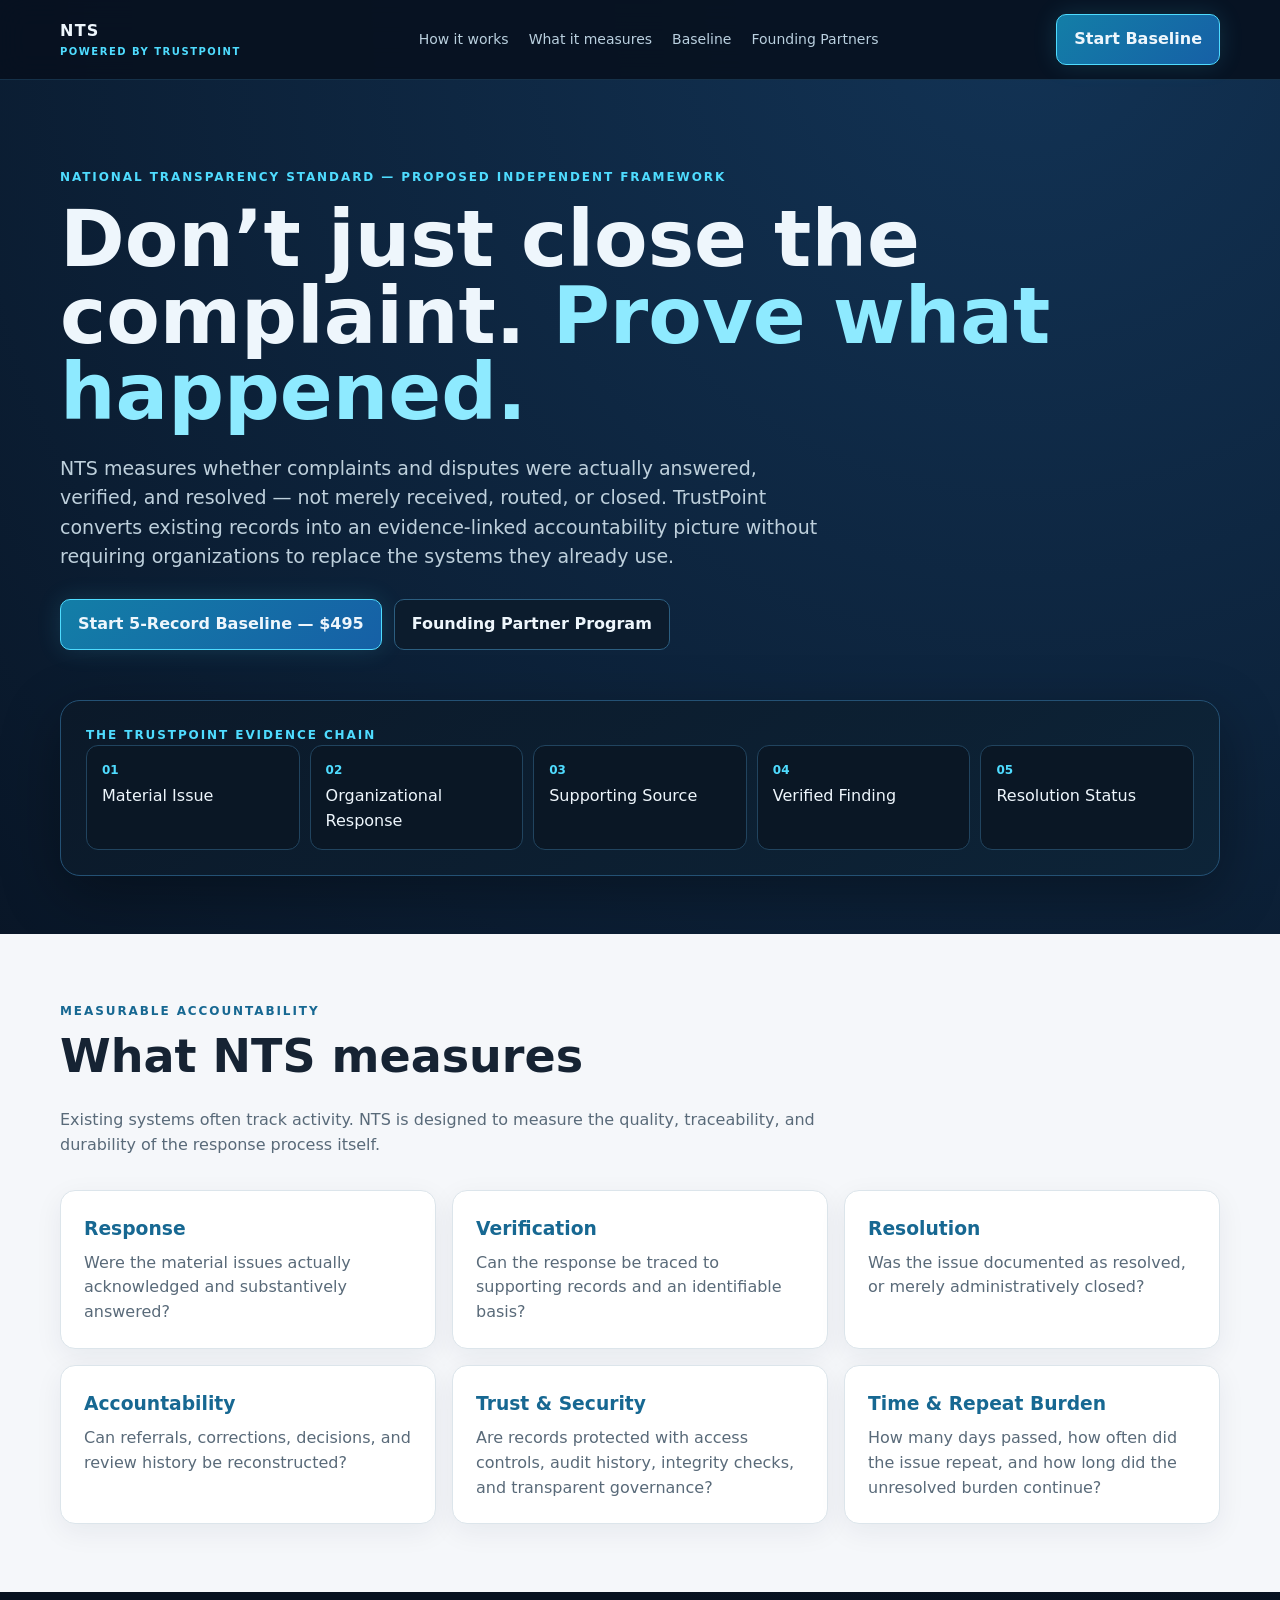
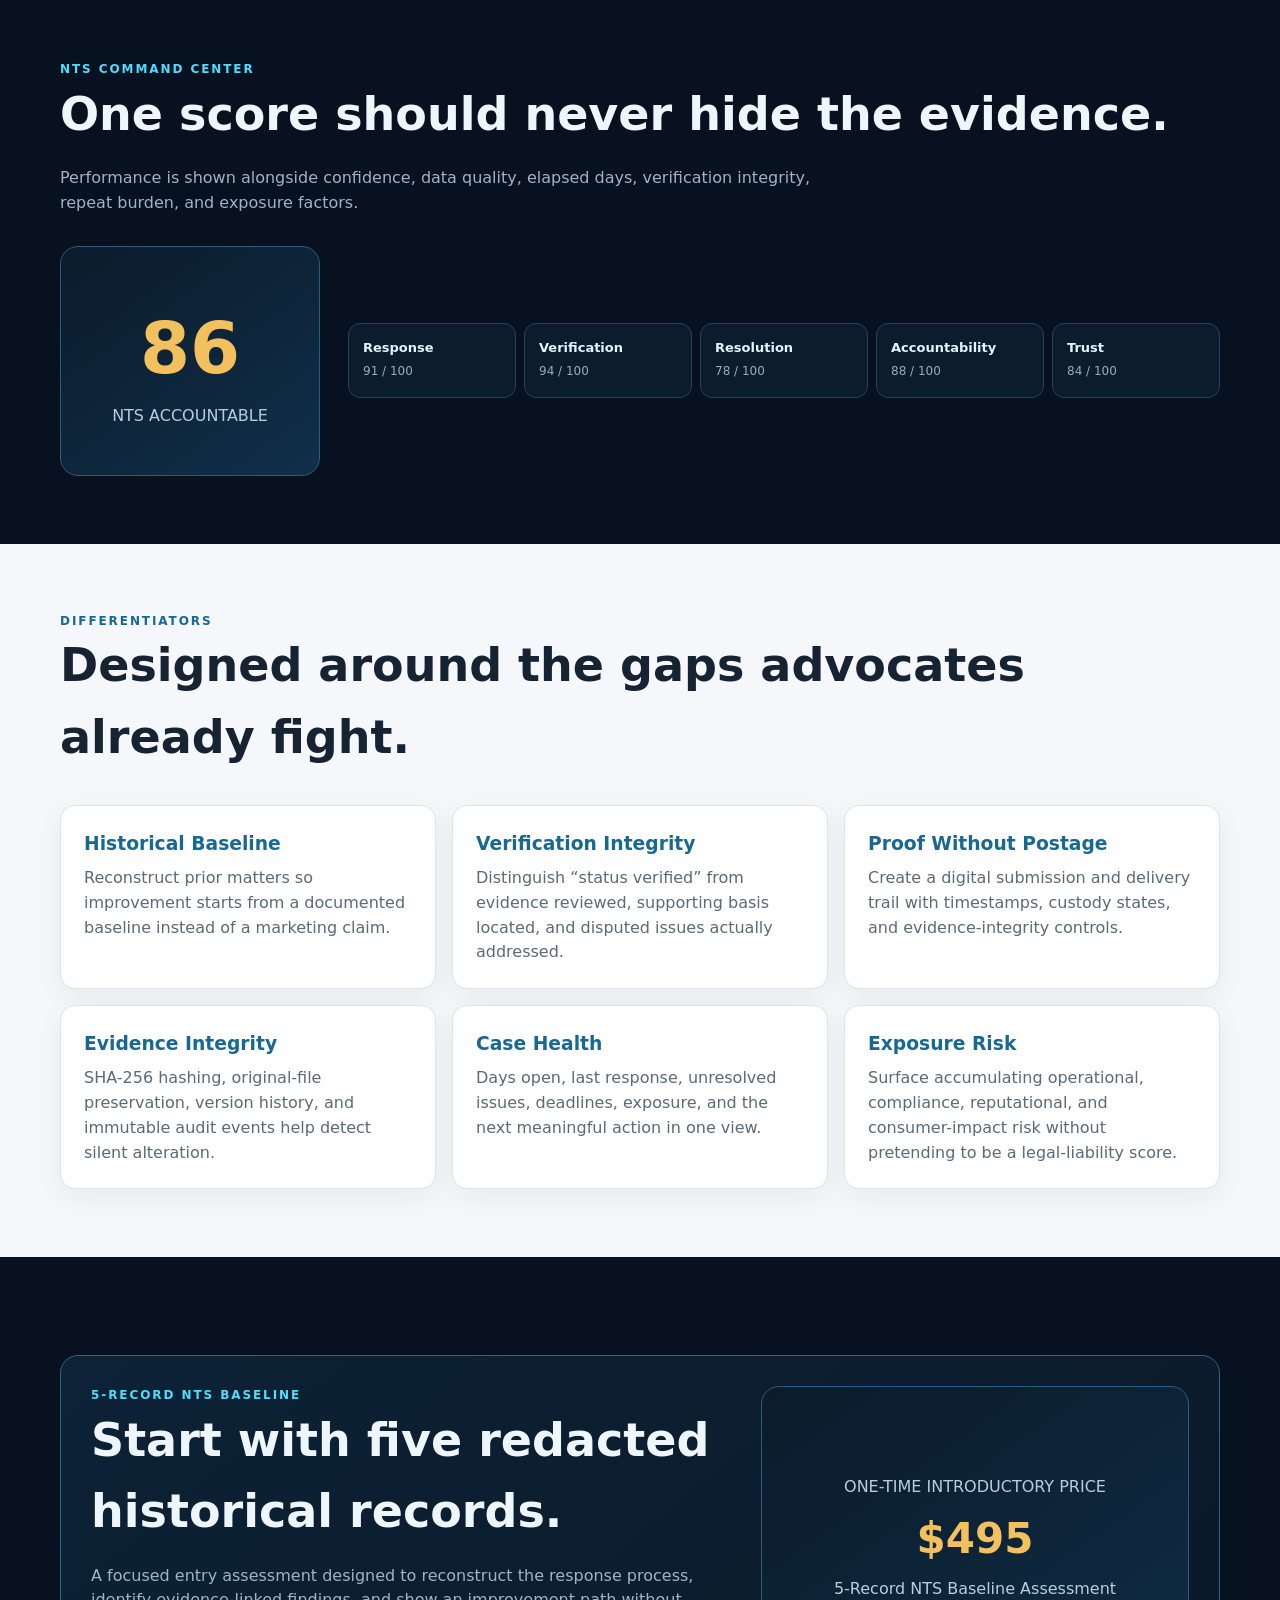
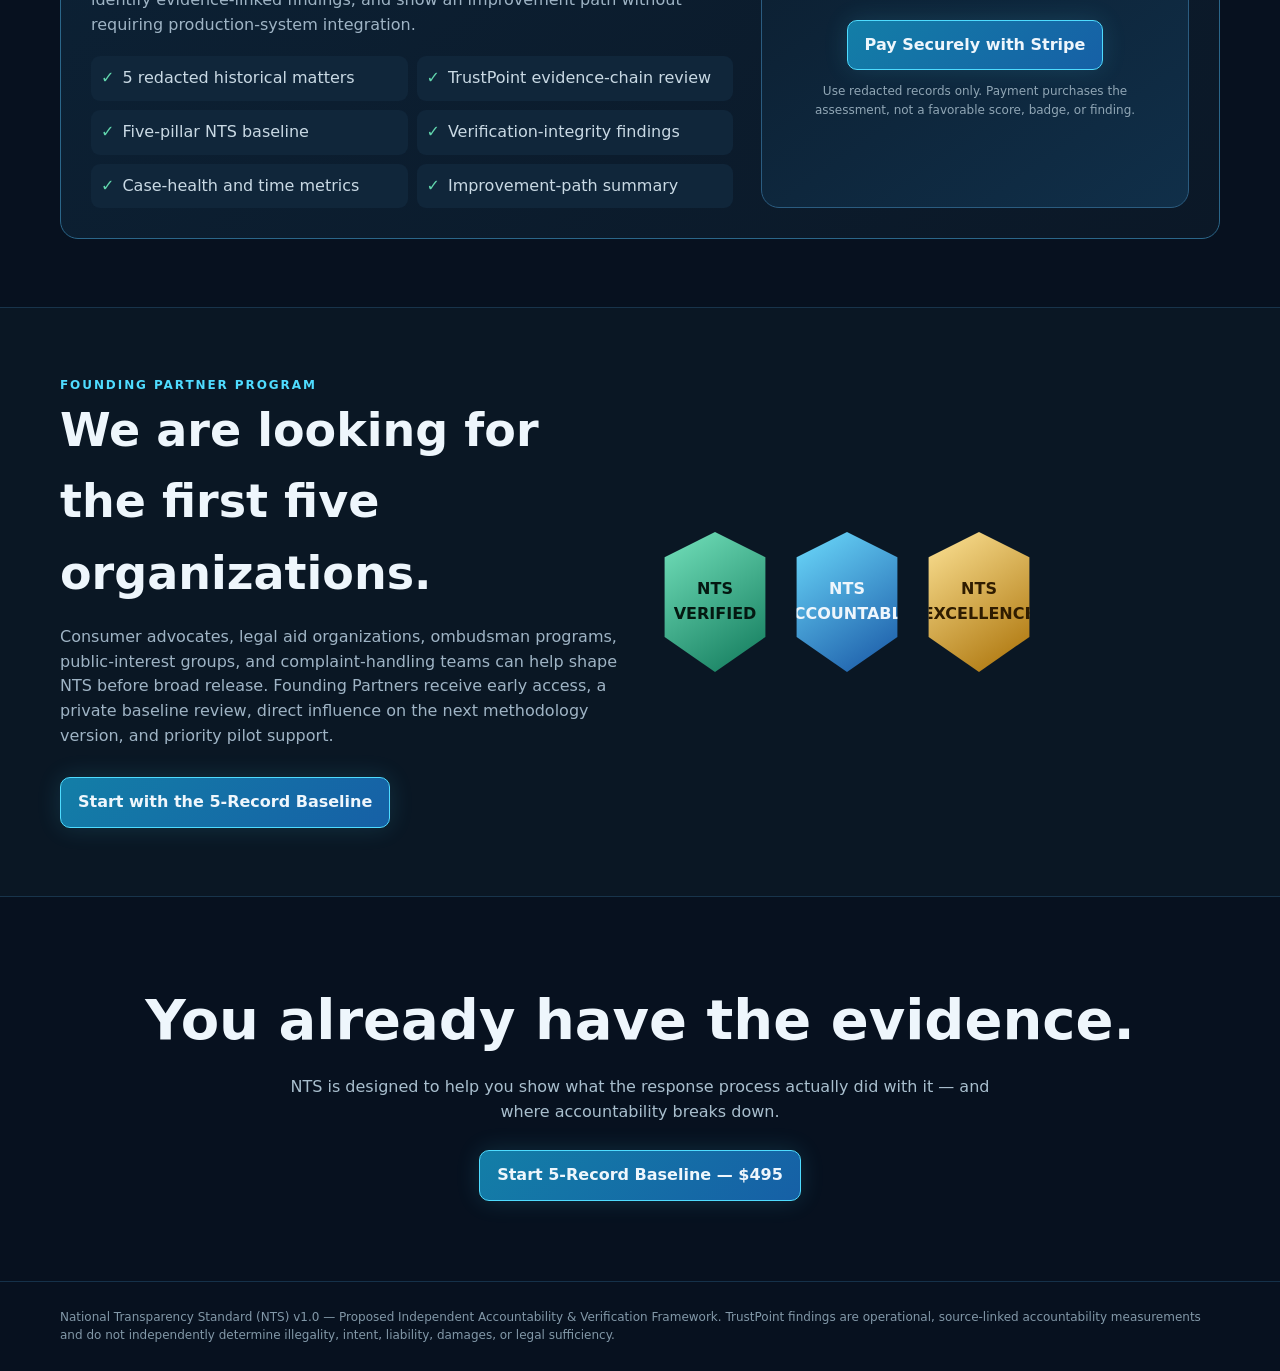
==== commit dcdc78ba: "Rename TracePoint to TrustPoint" ====
--- a/index.html
+++ b/index.html
@@ -1,23 +1,31 @@
 <!doctype html>
 <html lang="en">
 <head>
+<!-- Google tag (gtag.js) -->
+<script async src="https://www.googletagmanager.com/gtag/js?id=G-NB4N81S619"></script>
+<script>
+  window.dataLayer = window.dataLayer || [];
+  function gtag(){dataLayer.push(arguments);}
+  gtag('js', new Date());
+  gtag('config', 'G-NB4N81S619');
+</script>
 <meta charset="utf-8">
 <meta name="viewport" content="width=device-width,initial-scale=1">
-<title>National Transparency Standard | Powered by TracePoint</title>
+<title>National Transparency Standard | Powered by TrustPoint</title>
 <meta name="description" content="NTS measures whether complaints and disputes were actually answered, verified, and resolved — not merely received, routed, or closed.">
 <style>
 :root{--bg:#07111f;--panel:#0d1c2d;--line:#1f3c56;--text:#eef6fc;--muted:#9fb4c5;--cyan:#4fdcff;--gold:#f2c15d;--green:#62d7ae;--cream:#f5f7fa;--ink:#162333}*{box-sizing:border-box}html{scroll-behavior:smooth}body{margin:0;font-family:Inter,ui-sans-serif,system-ui,-apple-system,Segoe UI,Roboto,Arial;background:radial-gradient(circle at 80% 0,#123355 0,transparent 35%),var(--bg);color:var(--text);line-height:1.55}a{color:inherit;text-decoration:none}.wrap{width:min(1160px,92%);margin:auto}nav{position:sticky;top:0;z-index:20;backdrop-filter:blur(15px);background:#07111fe8;border-bottom:1px solid #153149}nav .wrap{display:flex;align-items:center;justify-content:space-between;padding:14px 0}.brand{font-weight:800;letter-spacing:.08em}.brand small{display:block;color:var(--cyan);font-size:10px;letter-spacing:.15em}.navlinks{display:flex;gap:20px;color:#bad0df;font-size:14px}.btn{display:inline-block;border-radius:10px;padding:12px 17px;font-weight:750;border:1px solid #2c5e80}.btn.primary{background:linear-gradient(135deg,#137ea7,#1660a6);border-color:#4fdcff;box-shadow:0 0 25px #4fdcff24}.btn.ghost{background:#0c1c2d}.hero{padding:88px 0 58px}.eyebrow{color:var(--cyan);font-weight:800;letter-spacing:.16em;font-size:12px}.hero h1{font-size:clamp(42px,7vw,78px);line-height:.98;margin:15px 0 23px;max-width:1000px}.hero h1 span{color:#8eeaff}.hero p{max-width:760px;color:#bed0dc;font-size:19px}.actions{display:flex;gap:12px;flex-wrap:wrap;margin-top:28px}.proof{margin-top:50px;border:1px solid #245174;background:linear-gradient(145deg,#0b1929,#0d2438);border-radius:20px;padding:25px;box-shadow:0 18px 60px #0005}.proofgrid{display:grid;grid-template-columns:repeat(5,1fr);gap:10px}.step{border:1px solid #21445f;border-radius:12px;padding:15px;background:#0a1725}.step b{display:block;color:var(--cyan);font-size:12px;margin-bottom:5px}.section{padding:68px 0}.section.light{background:var(--cream);color:var(--ink)}.section h2{font-size:clamp(30px,4vw,46px);margin:0 0 10px}.lead{color:#9fb4c5;max-width:760px}.light .lead{color:#596a79}.cards{display:grid;grid-template-columns:repeat(3,1fr);gap:16px;margin-top:32px}.card{padding:23px;border-radius:15px;background:#0c1b2c;border:1px solid #1d3c55}.light .card{background:white;border-color:#dce5eb;box-shadow:0 8px 28px #14263810}.card h3{margin:0 0 8px;color:#87e6ff}.light .card h3{color:#176892}.card p{color:#aebfca;margin:0}.light .card p{color:#596a79}.scorebox{display:grid;grid-template-columns:260px 1fr;gap:28px;align-items:center;margin-top:30px}.score{min-height:230px;border-radius:18px;border:1px solid #2b5c80;background:linear-gradient(145deg,#0b1b2b,#102f49);display:flex;flex-direction:column;justify-content:center;align-items:center;padding:24px;text-align:center}.score strong{font-size:72px;color:var(--gold)}.score span{color:#b9cedb}.pillars{display:grid;grid-template-columns:repeat(5,1fr);gap:8px}.pillar{background:#0c1c2c;border:1px solid #21445d;border-radius:12px;padding:14px}.pillar b{display:block;color:#dff6ff;font-size:13px}.pillar span{font-size:12px;color:#97adbd}.pilot{border:1px solid #2b6689;background:linear-gradient(140deg,#0c2236,#0b1827);padding:30px;border-radius:18px;margin-top:30px}.pilotgrid{display:grid;grid-template-columns:1.2fr .8fr;gap:28px}.check{display:grid;grid-template-columns:repeat(2,1fr);gap:9px;margin-top:18px}.check div{background:#10263a;border-radius:9px;padding:10px;color:#c9d9e4}.check div:before{content:'✓';color:var(--green);font-weight:800;margin-right:8px}.price{font-size:42px;font-weight:900;color:var(--gold);margin:6px 0}.fine{font-size:12px;color:#90a6b5;margin-top:12px}.founders{background:#0a1724;border-top:1px solid #18344b;border-bottom:1px solid #18344b}.founderbox{display:grid;grid-template-columns:1fr 1fr;gap:30px;align-items:center}.badgeRow{display:flex;gap:12px;flex-wrap:wrap}.badge{width:120px;height:140px;clip-path:polygon(50% 0,92% 18%,92% 75%,50% 100%,8% 75%,8% 18%);display:flex;align-items:center;justify-content:center;text-align:center;font-weight:900;padding:18px}.verified{background:linear-gradient(145deg,#77e5bf,#0d7557);color:#041811}.accountable{background:linear-gradient(145deg,#6fdfff,#1551a1)}.excellence{background:linear-gradient(145deg,#ffe69a,#a66c00);color:#2f1c00}.cta{padding:80px 0;text-align:center}.cta h2{font-size:clamp(34px,5vw,56px);margin:0 0 12px}.cta p{color:#a9bfce;max-width:730px;margin:0 auto 25px}footer{border-top:1px solid #153149;padding:26px 0;color:#8298a8;font-size:12px}@media(max-width:850px){.cards{grid-template-columns:1fr}.proofgrid{grid-template-columns:1fr 1fr}.scorebox,.pilotgrid,.founderbox{grid-template-columns:1fr}.pillars{grid-template-columns:1fr 1fr}.navlinks{display:none}}@media(max-width:520px){.proofgrid,.pillars,.check{grid-template-columns:1fr}.hero{padding-top:58px}}
 </style>
 </head>
 <body>
-<nav><div class="wrap"><div class="brand">NTS <small>POWERED BY TRACEPOINT</small></div><div class="navlinks"><a href="#how">How it works</a><a href="#measure">What it measures</a><a href="#pilot">Baseline</a><a href="#partners">Founding Partners</a></div><a class="btn primary" href="https://buy.stripe.com/5kQdR93NOeTkaM0gps9oc00" target="_blank" rel="noopener">Start Baseline</a></div></nav>
-<header class="hero"><div class="wrap"><div class="eyebrow">NATIONAL TRANSPARENCY STANDARD — PROPOSED INDEPENDENT FRAMEWORK</div><h1>Don’t just close the complaint. <span>Prove what happened.</span></h1><p>NTS measures whether complaints and disputes were actually answered, verified, and resolved — not merely received, routed, or closed. TracePoint converts existing records into an evidence-linked accountability picture without requiring organizations to replace the systems they already use.</p><div class="actions"><a class="btn primary" href="https://buy.stripe.com/5kQdR93NOeTkaM0gps9oc00" target="_blank" rel="noopener">Start 5-Record Baseline — $495</a><a class="btn ghost" href="#partners">Founding Partner Program</a></div><div class="proof" id="how"><div class="eyebrow">THE TRACEPOINT EVIDENCE CHAIN</div><div class="proofgrid"><div class="step"><b>01</b>Material Issue</div><div class="step"><b>02</b>Organizational Response</div><div class="step"><b>03</b>Supporting Source</div><div class="step"><b>04</b>Verified Finding</div><div class="step"><b>05</b>Resolution Status</div></div></div></div></header>
+<nav><div class="wrap"><div class="brand">NTS <small>POWERED BY TRUSTPOINT</small></div><div class="navlinks"><a href="#how">How it works</a><a href="#measure">What it measures</a><a href="#pilot">Baseline</a><a href="#partners">Founding Partners</a></div><a class="btn primary" href="https://buy.stripe.com/5kQdR93NOeTkaM0gps9oc00" target="_blank" rel="noopener">Start Baseline</a></div></nav>
+<header class="hero"><div class="wrap"><div class="eyebrow">NATIONAL TRANSPARENCY STANDARD — PROPOSED INDEPENDENT FRAMEWORK</div><h1>Don’t just close the complaint. <span>Prove what happened.</span></h1><p>NTS measures whether complaints and disputes were actually answered, verified, and resolved — not merely received, routed, or closed. TrustPoint converts existing records into an evidence-linked accountability picture without requiring organizations to replace the systems they already use.</p><div class="actions"><a class="btn primary" href="https://buy.stripe.com/5kQdR93NOeTkaM0gps9oc00" target="_blank" rel="noopener">Start 5-Record Baseline — $495</a><a class="btn ghost" href="#partners">Founding Partner Program</a></div><div class="proof" id="how"><div class="eyebrow">THE TRUSTPOINT EVIDENCE CHAIN</div><div class="proofgrid"><div class="step"><b>01</b>Material Issue</div><div class="step"><b>02</b>Organizational Response</div><div class="step"><b>03</b>Supporting Source</div><div class="step"><b>04</b>Verified Finding</div><div class="step"><b>05</b>Resolution Status</div></div></div></div></header>
 <section class="section light" id="measure"><div class="wrap"><div class="eyebrow" style="color:#176892">MEASURABLE ACCOUNTABILITY</div><h2>What NTS measures</h2><p class="lead">Existing systems often track activity. NTS is designed to measure the quality, traceability, and durability of the response process itself.</p><div class="cards"><div class="card"><h3>Response</h3><p>Were the material issues actually acknowledged and substantively answered?</p></div><div class="card"><h3>Verification</h3><p>Can the response be traced to supporting records and an identifiable basis?</p></div><div class="card"><h3>Resolution</h3><p>Was the issue documented as resolved, or merely administratively closed?</p></div><div class="card"><h3>Accountability</h3><p>Can referrals, corrections, decisions, and review history be reconstructed?</p></div><div class="card"><h3>Trust & Security</h3><p>Are records protected with access controls, audit history, integrity checks, and transparent governance?</p></div><div class="card"><h3>Time & Repeat Burden</h3><p>How many days passed, how often did the issue repeat, and how long did the unresolved burden continue?</p></div></div></div></section>
 <section class="section"><div class="wrap"><div class="eyebrow">NTS COMMAND CENTER</div><h2>One score should never hide the evidence.</h2><p class="lead">Performance is shown alongside confidence, data quality, elapsed days, verification integrity, repeat burden, and exposure factors.</p><div class="scorebox"><div class="score"><strong>86</strong><span>NTS ACCOUNTABLE</span></div><div class="pillars"><div class="pillar"><b>Response</b><span>91 / 100</span></div><div class="pillar"><b>Verification</b><span>94 / 100</span></div><div class="pillar"><b>Resolution</b><span>78 / 100</span></div><div class="pillar"><b>Accountability</b><span>88 / 100</span></div><div class="pillar"><b>Trust</b><span>84 / 100</span></div></div></div></div></section>
 <section class="section light"><div class="wrap"><div class="eyebrow" style="color:#176892">DIFFERENTIATORS</div><h2>Designed around the gaps advocates already fight.</h2><div class="cards"><div class="card"><h3>Historical Baseline</h3><p>Reconstruct prior matters so improvement starts from a documented baseline instead of a marketing claim.</p></div><div class="card"><h3>Verification Integrity</h3><p>Distinguish “status verified” from evidence reviewed, supporting basis located, and disputed issues actually addressed.</p></div><div class="card"><h3>Proof Without Postage</h3><p>Create a digital submission and delivery trail with timestamps, custody states, and evidence-integrity controls.</p></div><div class="card"><h3>Evidence Integrity</h3><p>SHA-256 hashing, original-file preservation, version history, and immutable audit events help detect silent alteration.</p></div><div class="card"><h3>Case Health</h3><p>Days open, last response, unresolved issues, deadlines, exposure, and the next meaningful action in one view.</p></div><div class="card"><h3>Exposure Risk</h3><p>Surface accumulating operational, compliance, reputational, and consumer-impact risk without pretending to be a legal-liability score.</p></div></div></div></section>
-<section class="section" id="pilot"><div class="wrap"><div class="pilot"><div class="pilotgrid"><div><div class="eyebrow">5-RECORD NTS BASELINE</div><h2>Start with five redacted historical records.</h2><p class="lead">A focused entry assessment designed to reconstruct the response process, identify evidence-linked findings, and show an improvement path without requiring production-system integration.</p><div class="check"><div>5 redacted historical matters</div><div>TracePoint evidence-chain review</div><div>Five-pillar NTS baseline</div><div>Verification-integrity findings</div><div>Case-health and time metrics</div><div>Improvement-path summary</div></div></div><div class="score"><span>ONE-TIME INTRODUCTORY PRICE</span><div class="price">$495</div><span>5-Record NTS Baseline Assessment</span><div style="height:18px"></div><a class="btn primary" href="https://buy.stripe.com/5kQdR93NOeTkaM0gps9oc00" target="_blank" rel="noopener">Pay Securely with Stripe</a><div class="fine">Use redacted records only. Payment purchases the assessment, not a favorable score, badge, or finding.</div></div></div></div></div></section>
+<section class="section" id="pilot"><div class="wrap"><div class="pilot"><div class="pilotgrid"><div><div class="eyebrow">5-RECORD NTS BASELINE</div><h2>Start with five redacted historical records.</h2><p class="lead">A focused entry assessment designed to reconstruct the response process, identify evidence-linked findings, and show an improvement path without requiring production-system integration.</p><div class="check"><div>5 redacted historical matters</div><div>TrustPoint evidence-chain review</div><div>Five-pillar NTS baseline</div><div>Verification-integrity findings</div><div>Case-health and time metrics</div><div>Improvement-path summary</div></div></div><div class="score"><span>ONE-TIME INTRODUCTORY PRICE</span><div class="price">$495</div><span>5-Record NTS Baseline Assessment</span><div style="height:18px"></div><a class="btn primary" href="https://buy.stripe.com/5kQdR93NOeTkaM0gps9oc00" target="_blank" rel="noopener">Pay Securely with Stripe</a><div class="fine">Use redacted records only. Payment purchases the assessment, not a favorable score, badge, or finding.</div></div></div></div></div></section>
 <section class="section founders" id="partners"><div class="wrap founderbox"><div><div class="eyebrow">FOUNDING PARTNER PROGRAM</div><h2>We are looking for the first five organizations.</h2><p class="lead">Consumer advocates, legal aid organizations, ombudsman programs, public-interest groups, and complaint-handling teams can help shape NTS before broad release. Founding Partners receive early access, a private baseline review, direct influence on the next methodology version, and priority pilot support.</p><div class="actions"><a class="btn primary" href="https://buy.stripe.com/5kQdR93NOeTkaM0gps9oc00" target="_blank" rel="noopener">Start with the 5-Record Baseline</a></div></div><div class="badgeRow"><div class="badge verified">NTS<br>VERIFIED</div><div class="badge accountable">NTS<br>ACCOUNTABLE</div><div class="badge excellence">NTS<br>EXCELLENCE</div></div></div></section>
 <section class="cta"><div class="wrap"><h2>You already have the evidence.</h2><p>NTS is designed to help you show what the response process actually did with it — and where accountability breaks down.</p><a class="btn primary" href="https://buy.stripe.com/5kQdR93NOeTkaM0gps9oc00" target="_blank" rel="noopener">Start 5-Record Baseline — $495</a></div></section>
-<footer><div class="wrap">National Transparency Standard (NTS) v1.0 — Proposed Independent Accountability & Verification Framework. TracePoint findings are operational, source-linked accountability measurements and do not independently determine illegality, intent, liability, damages, or legal sufficiency.</div></footer>
+<footer><div class="wrap">National Transparency Standard (NTS) v1.0 — Proposed Independent Accountability & Verification Framework. TrustPoint findings are operational, source-linked accountability measurements and do not independently determine illegality, intent, liability, damages, or legal sufficiency.</div></footer>
 </body>
 </html>
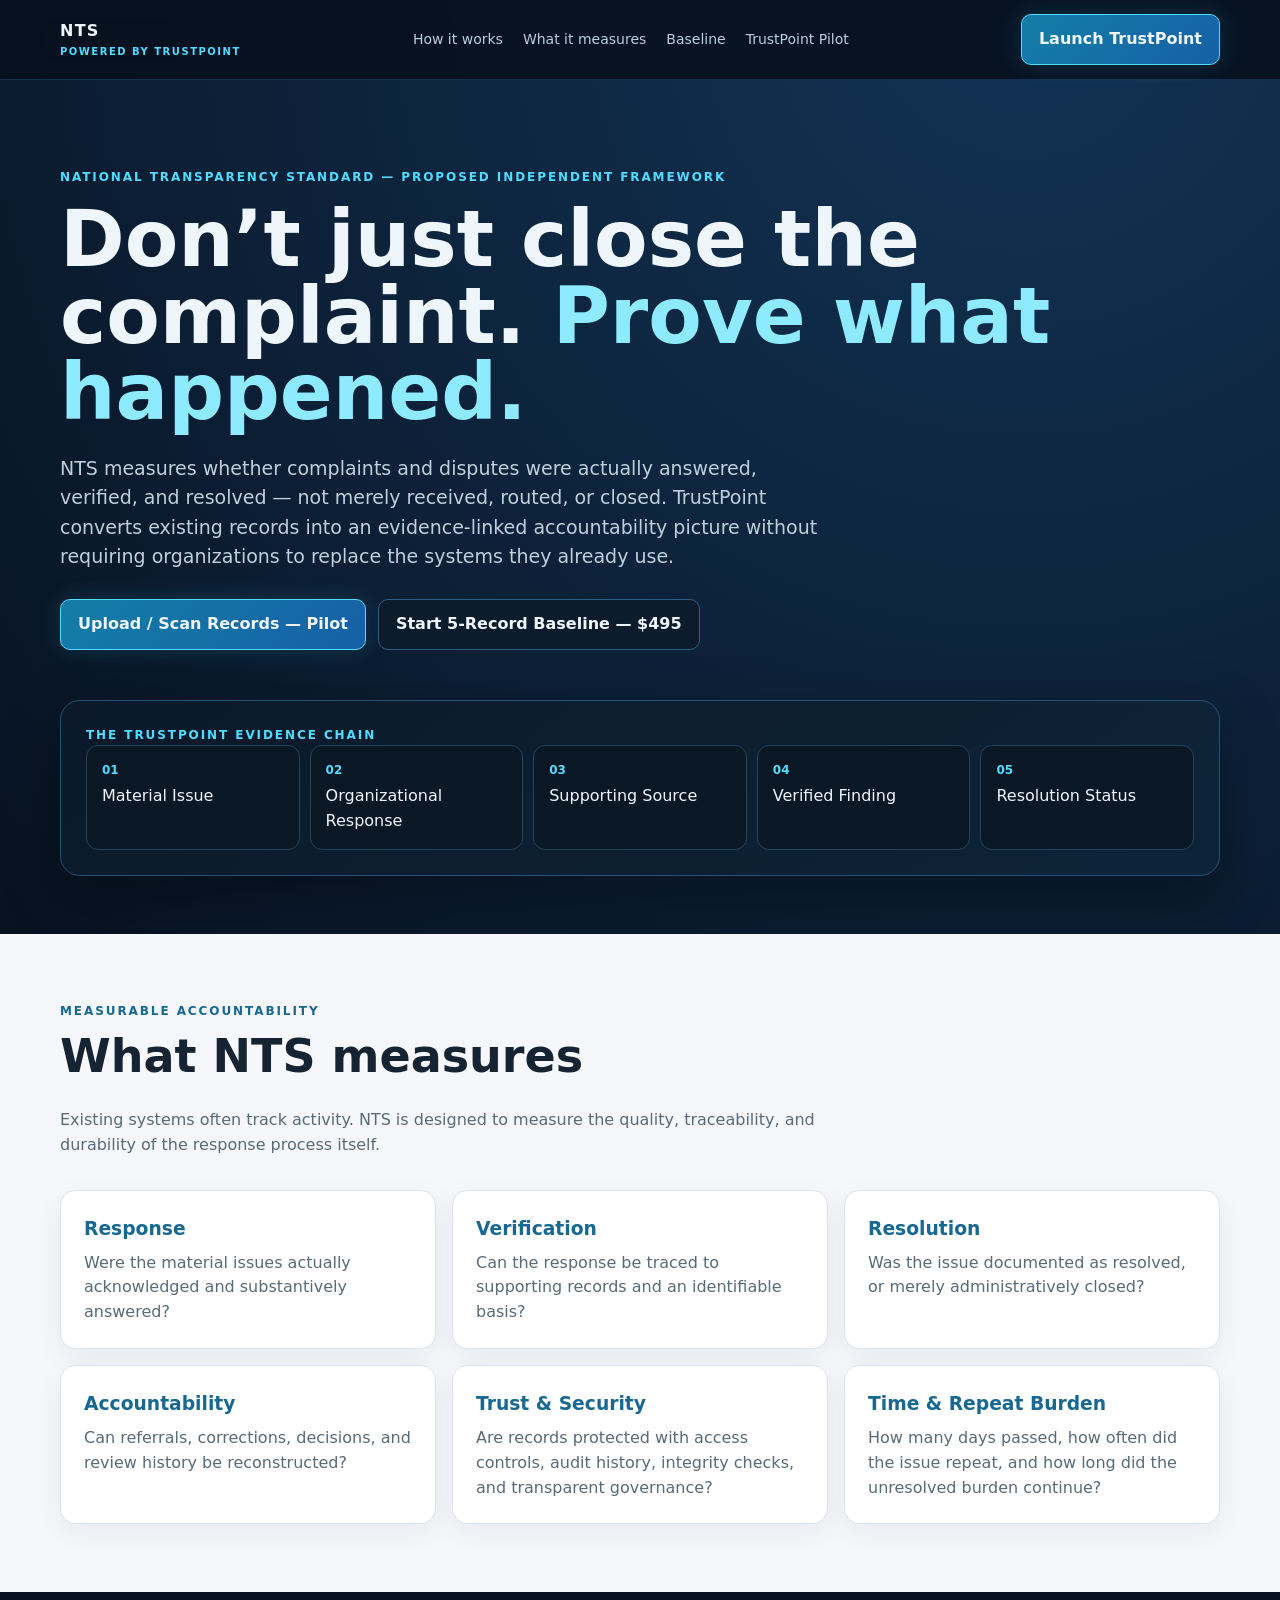
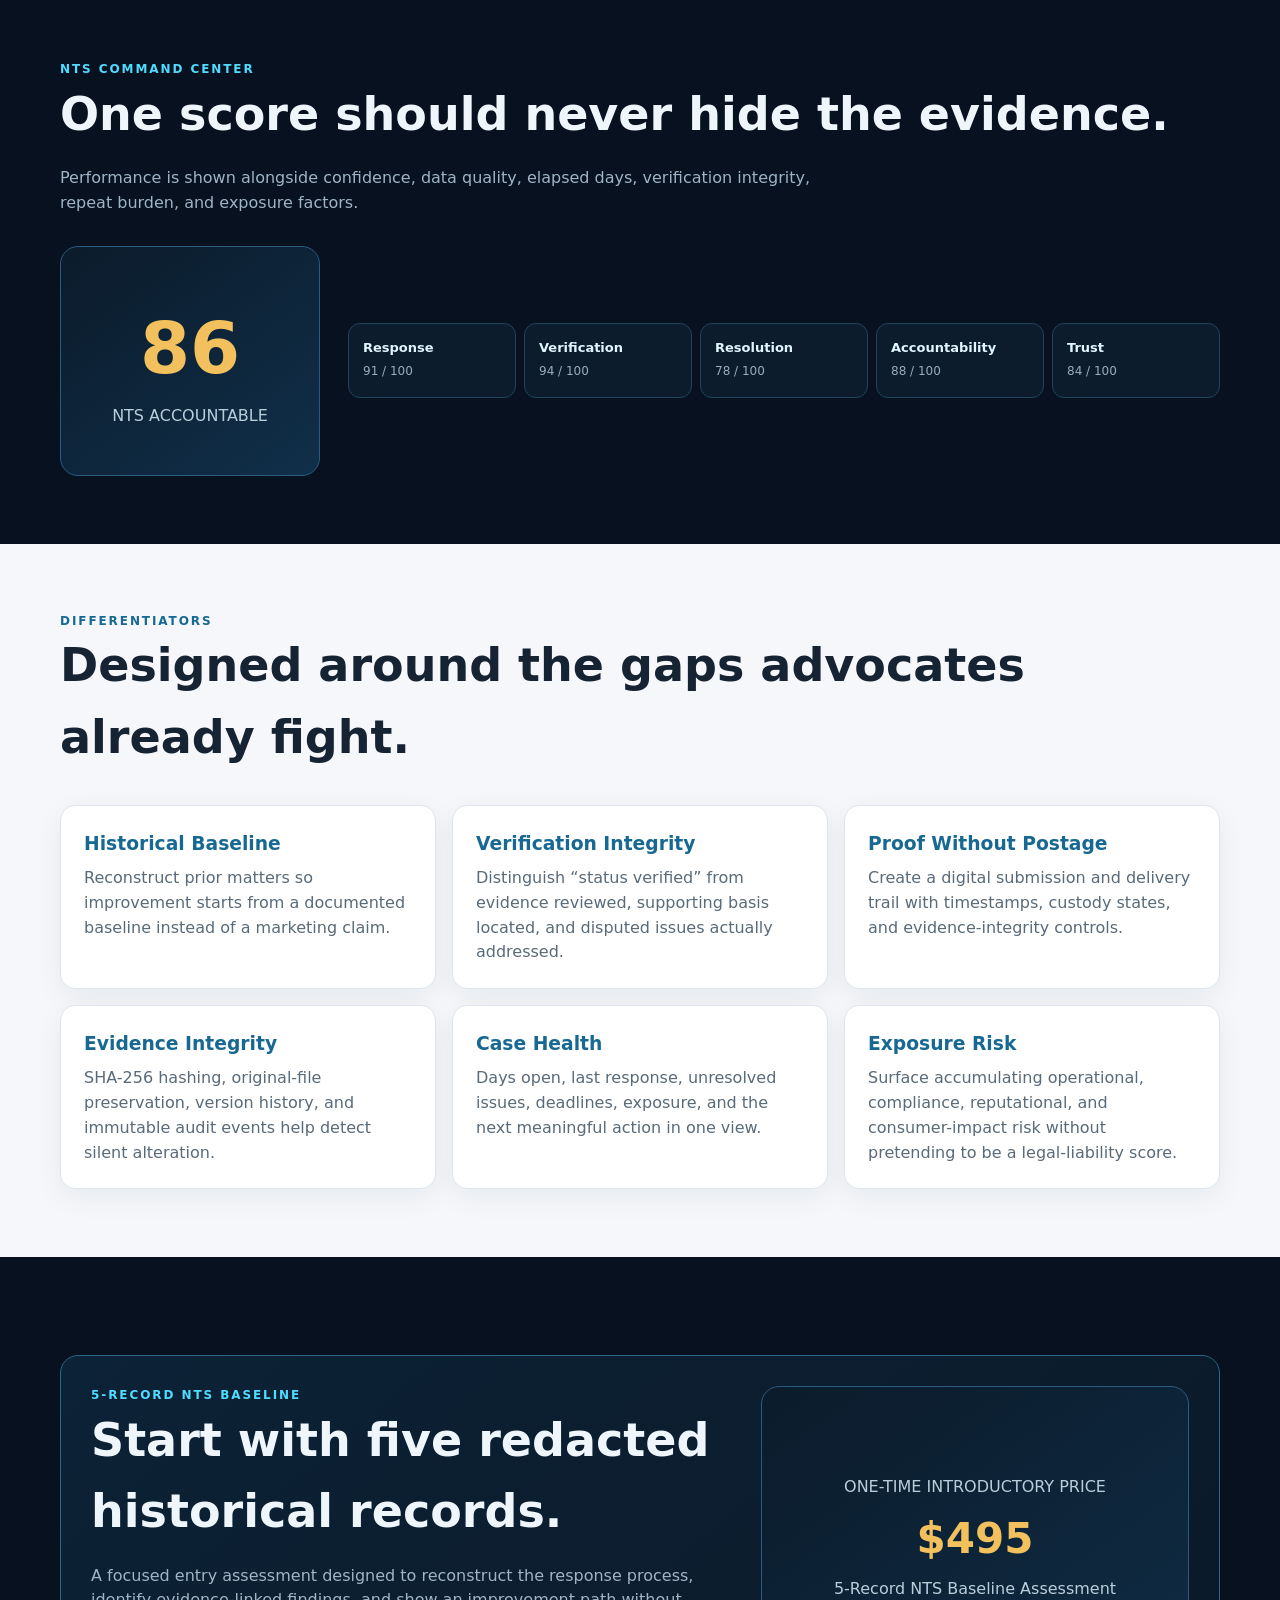
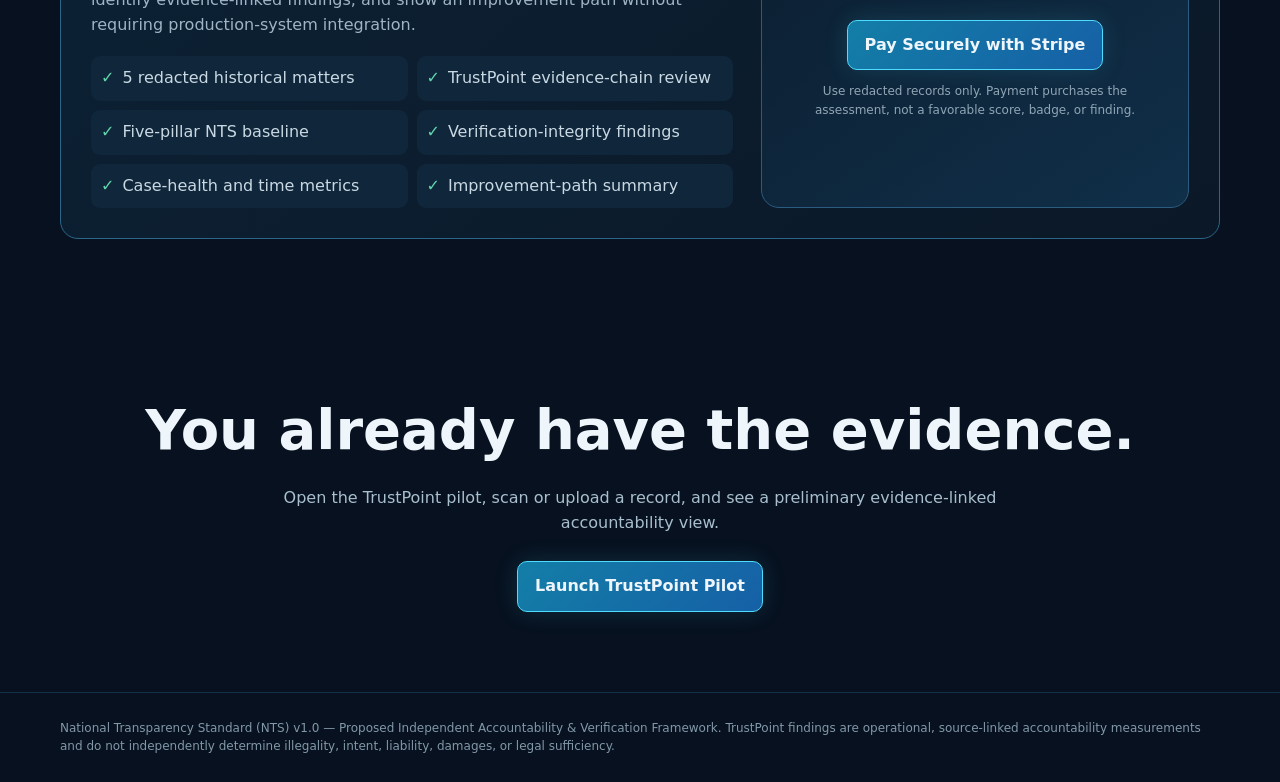
==== commit 96b79c7e: "Add TrustPoint pilot launch links" ====
--- a/index.html
+++ b/index.html
@@ -18,14 +18,13 @@
 </style>
 </head>
 <body>
-<nav><div class="wrap"><div class="brand">NTS <small>POWERED BY TRUSTPOINT</small></div><div class="navlinks"><a href="#how">How it works</a><a href="#measure">What it measures</a><a href="#pilot">Baseline</a><a href="#partners">Founding Partners</a></div><a class="btn primary" href="https://buy.stripe.com/5kQdR93NOeTkaM0gps9oc00" target="_blank" rel="noopener">Start Baseline</a></div></nav>
-<header class="hero"><div class="wrap"><div class="eyebrow">NATIONAL TRANSPARENCY STANDARD — PROPOSED INDEPENDENT FRAMEWORK</div><h1>Don’t just close the complaint. <span>Prove what happened.</span></h1><p>NTS measures whether complaints and disputes were actually answered, verified, and resolved — not merely received, routed, or closed. TrustPoint converts existing records into an evidence-linked accountability picture without requiring organizations to replace the systems they already use.</p><div class="actions"><a class="btn primary" href="https://buy.stripe.com/5kQdR93NOeTkaM0gps9oc00" target="_blank" rel="noopener">Start 5-Record Baseline — $495</a><a class="btn ghost" href="#partners">Founding Partner Program</a></div><div class="proof" id="how"><div class="eyebrow">THE TRUSTPOINT EVIDENCE CHAIN</div><div class="proofgrid"><div class="step"><b>01</b>Material Issue</div><div class="step"><b>02</b>Organizational Response</div><div class="step"><b>03</b>Supporting Source</div><div class="step"><b>04</b>Verified Finding</div><div class="step"><b>05</b>Resolution Status</div></div></div></div></header>
+<nav><div class="wrap"><div class="brand">NTS <small>POWERED BY TRUSTPOINT</small></div><div class="navlinks"><a href="#how">How it works</a><a href="#measure">What it measures</a><a href="#pilot">Baseline</a><a href="trustpoint.html">TrustPoint Pilot</a></div><a class="btn primary" href="trustpoint.html">Launch TrustPoint</a></div></nav>
+<header class="hero"><div class="wrap"><div class="eyebrow">NATIONAL TRANSPARENCY STANDARD — PROPOSED INDEPENDENT FRAMEWORK</div><h1>Don’t just close the complaint. <span>Prove what happened.</span></h1><p>NTS measures whether complaints and disputes were actually answered, verified, and resolved — not merely received, routed, or closed. TrustPoint converts existing records into an evidence-linked accountability picture without requiring organizations to replace the systems they already use.</p><div class="actions"><a class="btn primary" href="trustpoint.html">Upload / Scan Records — Pilot</a><a class="btn ghost" href="https://buy.stripe.com/5kQdR93NOeTkaM0gps9oc00" target="_blank" rel="noopener">Start 5-Record Baseline — $495</a></div><div class="proof" id="how"><div class="eyebrow">THE TRUSTPOINT EVIDENCE CHAIN</div><div class="proofgrid"><div class="step"><b>01</b>Material Issue</div><div class="step"><b>02</b>Organizational Response</div><div class="step"><b>03</b>Supporting Source</div><div class="step"><b>04</b>Verified Finding</div><div class="step"><b>05</b>Resolution Status</div></div></div></div></header>
 <section class="section light" id="measure"><div class="wrap"><div class="eyebrow" style="color:#176892">MEASURABLE ACCOUNTABILITY</div><h2>What NTS measures</h2><p class="lead">Existing systems often track activity. NTS is designed to measure the quality, traceability, and durability of the response process itself.</p><div class="cards"><div class="card"><h3>Response</h3><p>Were the material issues actually acknowledged and substantively answered?</p></div><div class="card"><h3>Verification</h3><p>Can the response be traced to supporting records and an identifiable basis?</p></div><div class="card"><h3>Resolution</h3><p>Was the issue documented as resolved, or merely administratively closed?</p></div><div class="card"><h3>Accountability</h3><p>Can referrals, corrections, decisions, and review history be reconstructed?</p></div><div class="card"><h3>Trust & Security</h3><p>Are records protected with access controls, audit history, integrity checks, and transparent governance?</p></div><div class="card"><h3>Time & Repeat Burden</h3><p>How many days passed, how often did the issue repeat, and how long did the unresolved burden continue?</p></div></div></div></section>
 <section class="section"><div class="wrap"><div class="eyebrow">NTS COMMAND CENTER</div><h2>One score should never hide the evidence.</h2><p class="lead">Performance is shown alongside confidence, data quality, elapsed days, verification integrity, repeat burden, and exposure factors.</p><div class="scorebox"><div class="score"><strong>86</strong><span>NTS ACCOUNTABLE</span></div><div class="pillars"><div class="pillar"><b>Response</b><span>91 / 100</span></div><div class="pillar"><b>Verification</b><span>94 / 100</span></div><div class="pillar"><b>Resolution</b><span>78 / 100</span></div><div class="pillar"><b>Accountability</b><span>88 / 100</span></div><div class="pillar"><b>Trust</b><span>84 / 100</span></div></div></div></div></section>
 <section class="section light"><div class="wrap"><div class="eyebrow" style="color:#176892">DIFFERENTIATORS</div><h2>Designed around the gaps advocates already fight.</h2><div class="cards"><div class="card"><h3>Historical Baseline</h3><p>Reconstruct prior matters so improvement starts from a documented baseline instead of a marketing claim.</p></div><div class="card"><h3>Verification Integrity</h3><p>Distinguish “status verified” from evidence reviewed, supporting basis located, and disputed issues actually addressed.</p></div><div class="card"><h3>Proof Without Postage</h3><p>Create a digital submission and delivery trail with timestamps, custody states, and evidence-integrity controls.</p></div><div class="card"><h3>Evidence Integrity</h3><p>SHA-256 hashing, original-file preservation, version history, and immutable audit events help detect silent alteration.</p></div><div class="card"><h3>Case Health</h3><p>Days open, last response, unresolved issues, deadlines, exposure, and the next meaningful action in one view.</p></div><div class="card"><h3>Exposure Risk</h3><p>Surface accumulating operational, compliance, reputational, and consumer-impact risk without pretending to be a legal-liability score.</p></div></div></div></section>
 <section class="section" id="pilot"><div class="wrap"><div class="pilot"><div class="pilotgrid"><div><div class="eyebrow">5-RECORD NTS BASELINE</div><h2>Start with five redacted historical records.</h2><p class="lead">A focused entry assessment designed to reconstruct the response process, identify evidence-linked findings, and show an improvement path without requiring production-system integration.</p><div class="check"><div>5 redacted historical matters</div><div>TrustPoint evidence-chain review</div><div>Five-pillar NTS baseline</div><div>Verification-integrity findings</div><div>Case-health and time metrics</div><div>Improvement-path summary</div></div></div><div class="score"><span>ONE-TIME INTRODUCTORY PRICE</span><div class="price">$495</div><span>5-Record NTS Baseline Assessment</span><div style="height:18px"></div><a class="btn primary" href="https://buy.stripe.com/5kQdR93NOeTkaM0gps9oc00" target="_blank" rel="noopener">Pay Securely with Stripe</a><div class="fine">Use redacted records only. Payment purchases the assessment, not a favorable score, badge, or finding.</div></div></div></div></div></section>
-<section class="section founders" id="partners"><div class="wrap founderbox"><div><div class="eyebrow">FOUNDING PARTNER PROGRAM</div><h2>We are looking for the first five organizations.</h2><p class="lead">Consumer advocates, legal aid organizations, ombudsman programs, public-interest groups, and complaint-handling teams can help shape NTS before broad release. Founding Partners receive early access, a private baseline review, direct influence on the next methodology version, and priority pilot support.</p><div class="actions"><a class="btn primary" href="https://buy.stripe.com/5kQdR93NOeTkaM0gps9oc00" target="_blank" rel="noopener">Start with the 5-Record Baseline</a></div></div><div class="badgeRow"><div class="badge verified">NTS<br>VERIFIED</div><div class="badge accountable">NTS<br>ACCOUNTABLE</div><div class="badge excellence">NTS<br>EXCELLENCE</div></div></div></section>
-<section class="cta"><div class="wrap"><h2>You already have the evidence.</h2><p>NTS is designed to help you show what the response process actually did with it — and where accountability breaks down.</p><a class="btn primary" href="https://buy.stripe.com/5kQdR93NOeTkaM0gps9oc00" target="_blank" rel="noopener">Start 5-Record Baseline — $495</a></div></section>
+<section class="cta"><div class="wrap"><h2>You already have the evidence.</h2><p>Open the TrustPoint pilot, scan or upload a record, and see a preliminary evidence-linked accountability view.</p><a class="btn primary" href="trustpoint.html">Launch TrustPoint Pilot</a></div></section>
 <footer><div class="wrap">National Transparency Standard (NTS) v1.0 — Proposed Independent Accountability & Verification Framework. TrustPoint findings are operational, source-linked accountability measurements and do not independently determine illegality, intent, liability, damages, or legal sufficiency.</div></footer>
 </body>
 </html>
